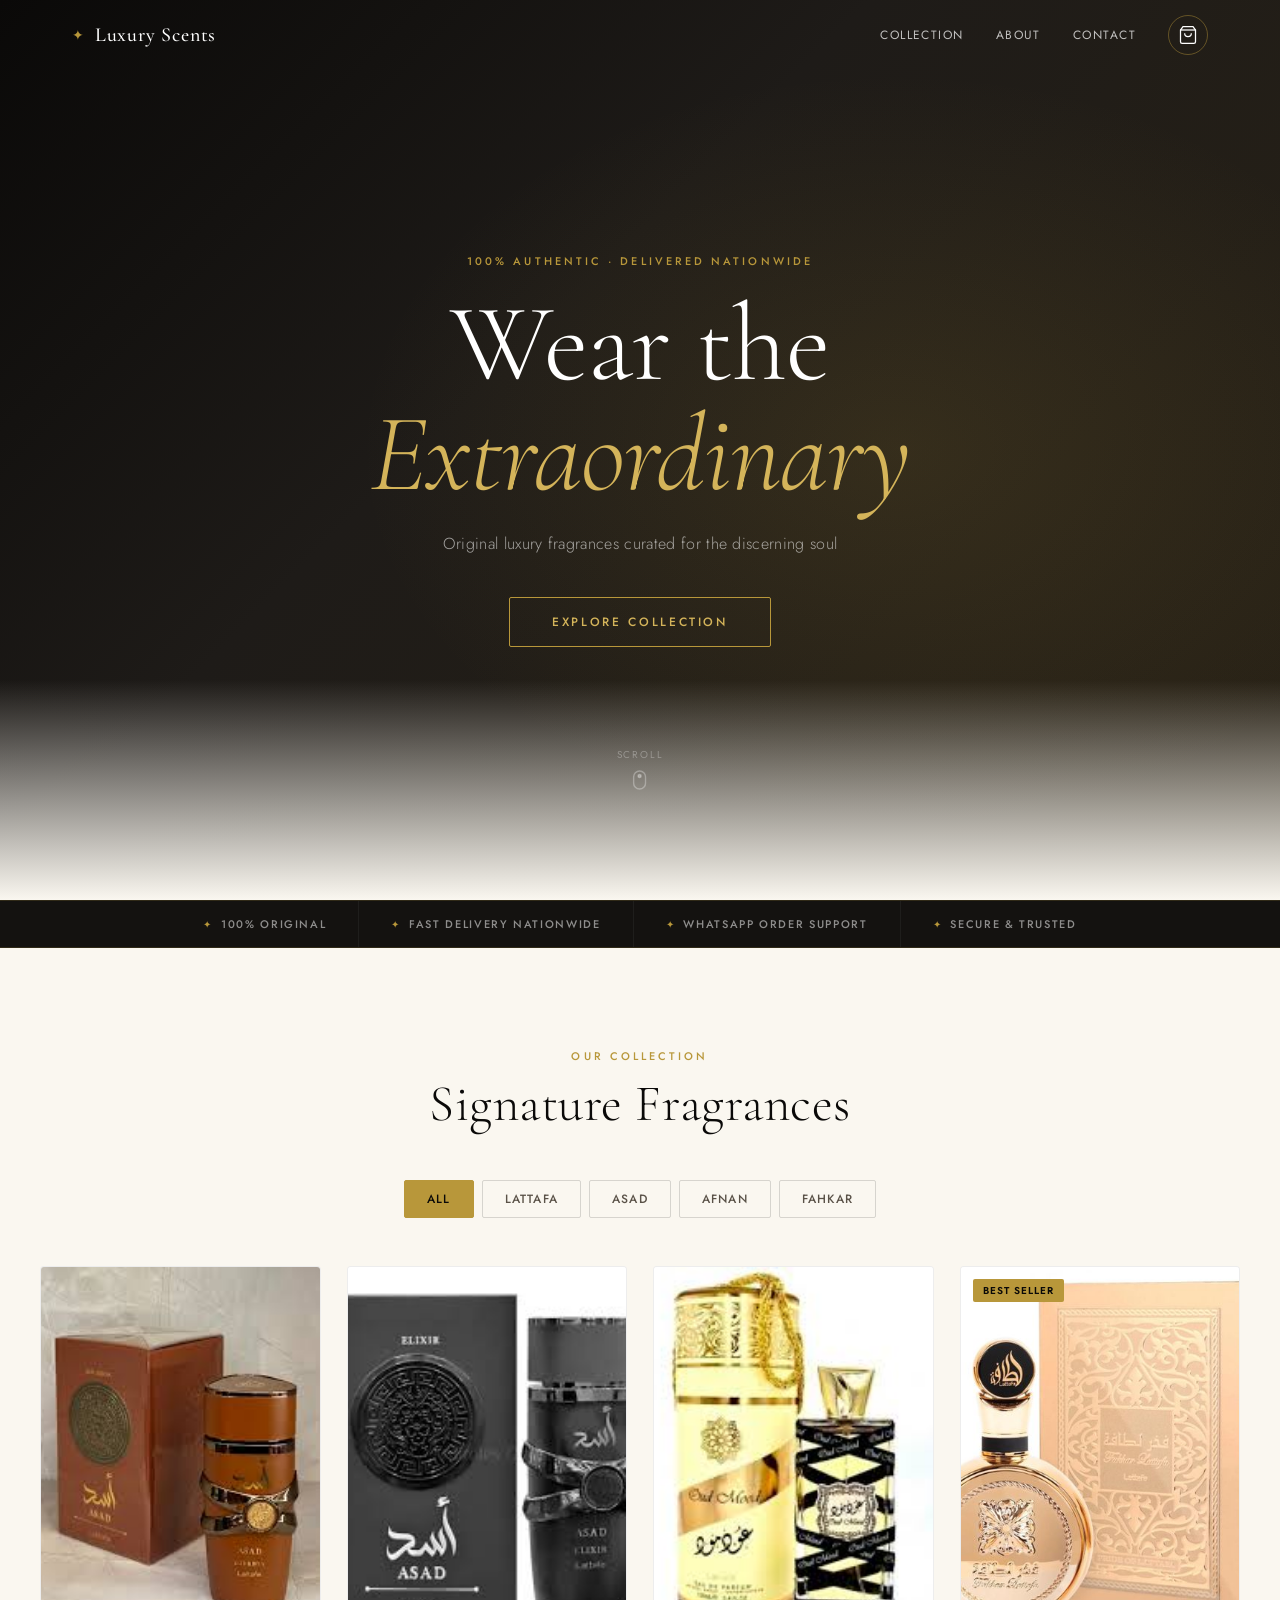
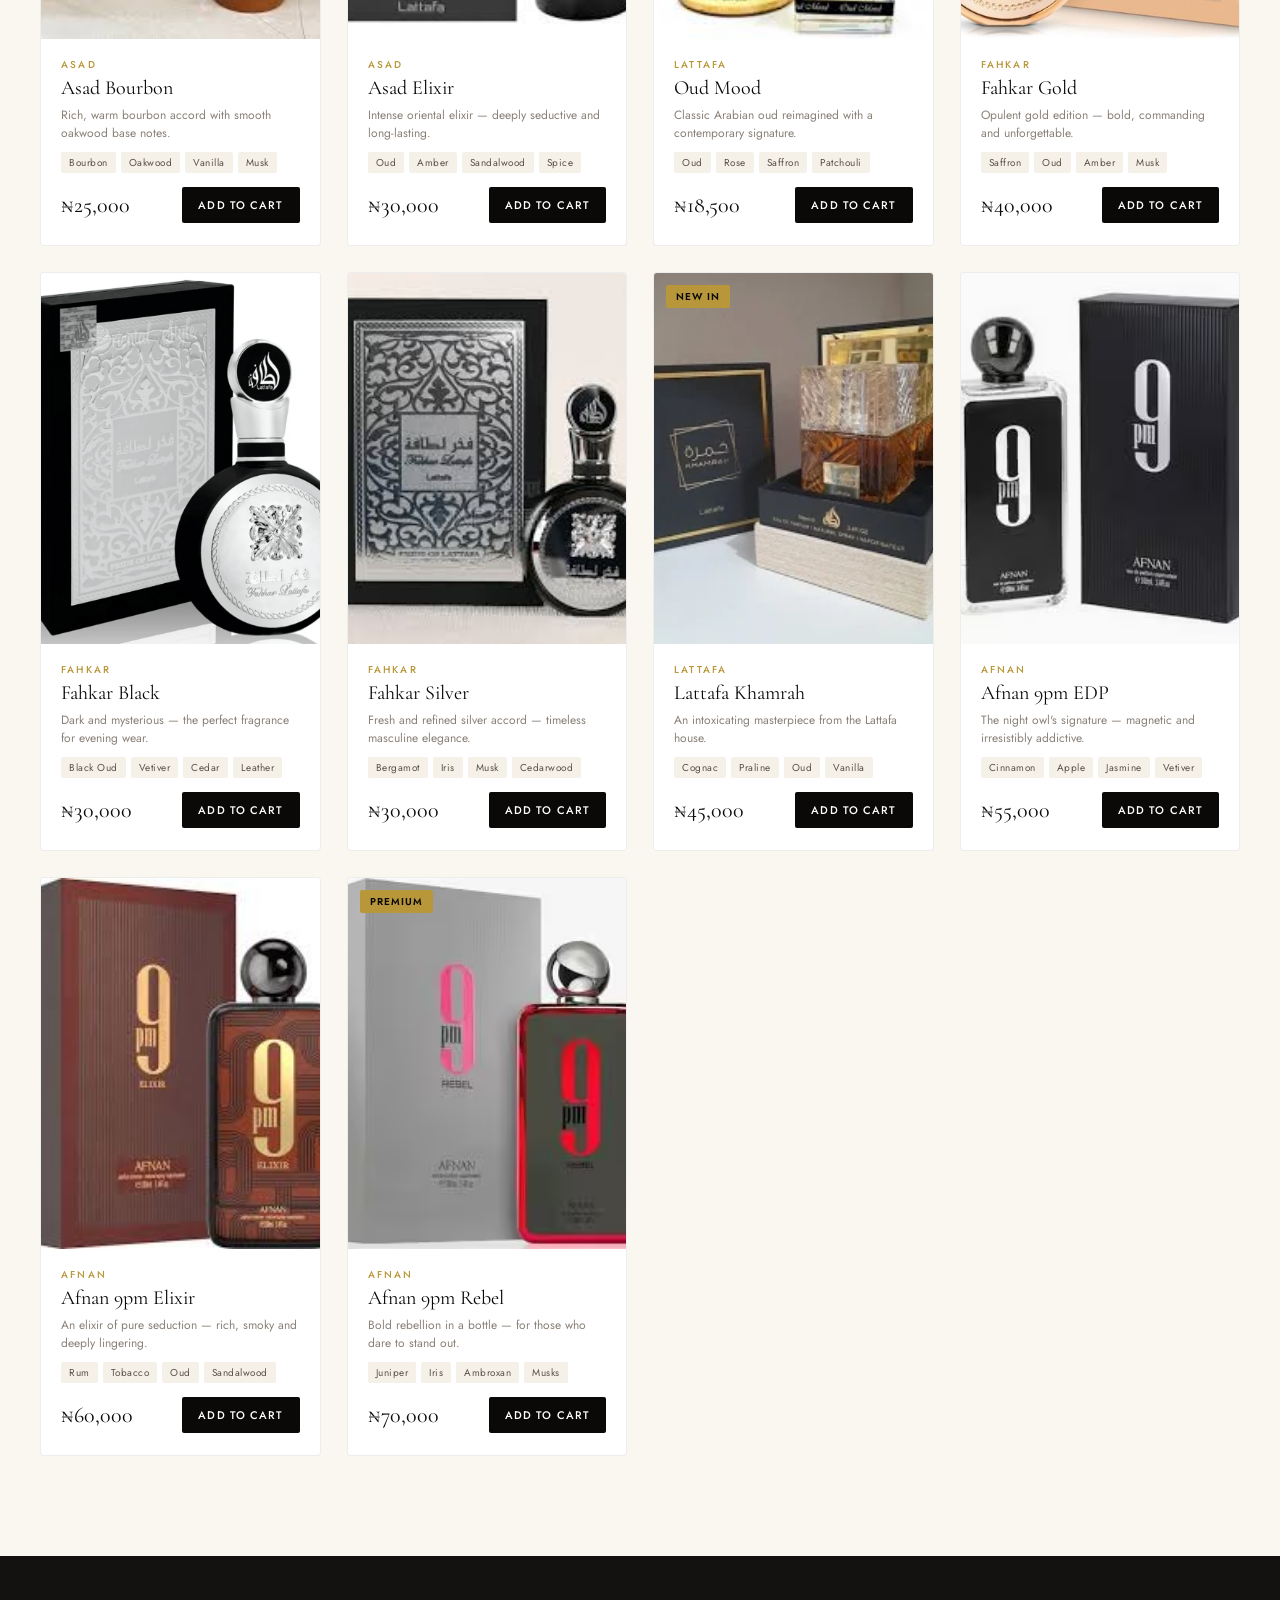
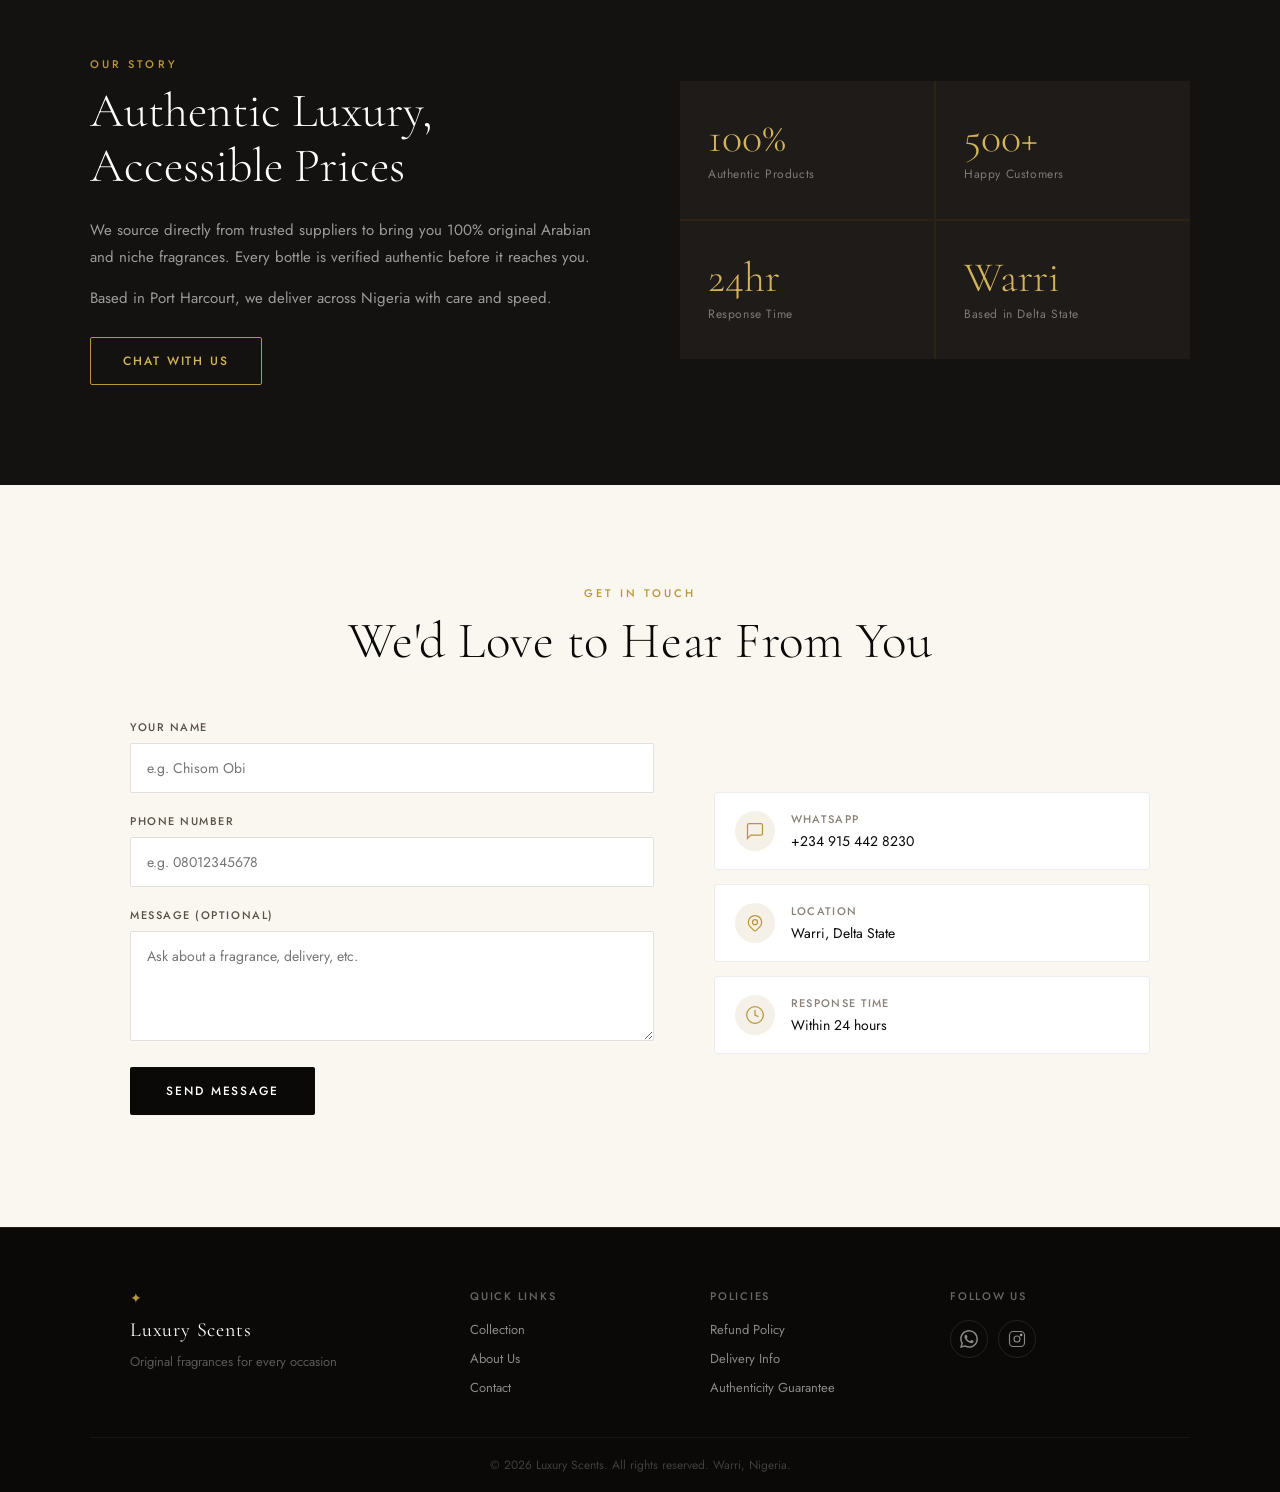
==== index.html @ 40d838be "first commit" ====
<!DOCTYPE html>
<html lang="en">
<head>
  <meta charset="UTF-8">
  <meta name="viewport" content="width=device-width, initial-scale=1.0">
  <title>Luxury Scents — Original Fragrances</title>
  <meta name="description" content="Shop 100% authentic luxury fragrances — Asad, Lattafa, Afnan, Fahkar and more. Fast delivery across Nigeria.">
  <meta property="og:title" content="Luxury Scents — Original Fragrances">
  <meta property="og:description" content="Shop authentic luxury fragrances at the best prices. Fast delivery across Nigeria.">
  <meta property="og:type" content="website">
  <link rel="preconnect" href="https://fonts.googleapis.com">
  <link rel="preconnect" href="https://fonts.gstatic.com" crossorigin>
  <link href="https://fonts.googleapis.com/css2?family=Cormorant+Garamond:ital,wght@0,300;0,400;0,500;0,600;1,300;1,400&family=Jost:wght@300;400;500;600&display=swap" rel="stylesheet">
  <link rel="stylesheet" href="style.css">
</head>
<body>

  <!-- ═══════════ NAVBAR ═══════════ -->
  <header class="navbar" id="navbar">
    <div class="nav-inner">
      <a href="#" class="logo">
        <span class="logo-mark">✦</span>
        <span>Luxury Scents</span>
      </a>
      <nav class="nav-links">
        <a href="#products">Collection</a>
        <a href="#about">About</a>
        <a href="#contact">Contact</a>
      </nav>
      <button class="cart-btn" onclick="toggleCart()" aria-label="Open cart">
        <svg width="20" height="20" fill="none" stroke="currentColor" stroke-width="1.5" viewBox="0 0 24 24">
          <path d="M6 2 3 6v14a2 2 0 0 0 2 2h14a2 2 0 0 0 2-2V6l-3-4z"/>
          <line x1="3" y1="6" x2="21" y2="6"/>
          <path d="M16 10a4 4 0 0 1-8 0"/>
        </svg>
        <span class="cart-count" id="cartCount">0</span>
      </button>
      <button class="hamburger" id="hamburger" onclick="toggleMobileNav()" aria-label="Menu">
        <span></span><span></span><span></span>
      </button>
    </div>
    <nav class="mobile-nav" id="mobileNav">
      <a href="#products" onclick="toggleMobileNav()">Collection</a>
      <a href="#about" onclick="toggleMobileNav()">About</a>
      <a href="#contact" onclick="toggleMobileNav()">Contact</a>
    </nav>
  </header>

  <!-- ═══════════ CART DRAWER ═══════════ -->
  <div class="cart-overlay" id="cartOverlay" onclick="toggleCart()"></div>
  <aside class="cart-drawer" id="cartDrawer" aria-label="Shopping cart">
    <div class="cart-header">
      <h2>Your Cart</h2>
      <button onclick="toggleCart()" class="close-btn" aria-label="Close cart">✕</button>
    </div>
    <div class="cart-items" id="cartItems">
      <div class="cart-empty">
        <p>Your cart is empty.</p>
        <p class="cart-empty-sub">Add a fragrance to begin.</p>
      </div>
    </div>
    <div class="cart-footer" id="cartFooter" style="display:none">
      <div class="cart-total-row">
        <span>Total</span>
        <span id="cartTotal">₦0</span>
      </div>
      <button class="checkout-btn" onclick="checkout()">
        <svg width="16" height="16" viewBox="0 0 24 24" fill="currentColor">
          <path d="M17.472 14.382c-.297-.149-1.758-.867-2.03-.967-.273-.099-.471-.148-.67.15-.197.297-.767.966-.94 1.164-.173.199-.347.223-.644.075-.297-.15-1.255-.463-2.39-1.475-.883-.788-1.48-1.761-1.653-2.059-.173-.297-.018-.458.13-.606.134-.133.298-.347.446-.52.149-.174.198-.298.298-.497.099-.198.05-.371-.025-.52-.075-.149-.669-1.612-.916-2.207-.242-.579-.487-.5-.669-.51a12.8 12.8 0 0 0-.57-.01c-.198 0-.52.074-.792.372-.272.297-1.04 1.016-1.04 2.479 0 1.462 1.065 2.875 1.213 3.074.149.198 2.096 3.2 5.077 4.487.709.306 1.262.489 1.694.625.712.227 1.36.195 1.871.118.571-.085 1.758-.719 2.006-1.413.248-.694.248-1.289.173-1.413-.074-.124-.272-.198-.57-.347m-5.421 7.403h-.004a9.87 9.87 0 0 1-5.031-1.378l-.361-.214-3.741.982.998-3.648-.235-.374a9.86 9.86 0 0 1-1.51-5.26c.001-5.45 4.436-9.884 9.888-9.884 2.64 0 5.122 1.03 6.988 2.898a9.825 9.825 0 0 1 2.893 6.994c-.003 5.45-4.437 9.884-9.885 9.884m8.413-18.297A11.815 11.815 0 0 0 12.05 0C5.495 0 .16 5.335.157 11.892c0 2.096.547 4.142 1.588 5.945L.057 24l6.305-1.654a11.882 11.882 0 0 0 5.683 1.448h.005c6.554 0 11.89-5.335 11.893-11.893a11.821 11.821 0 0 0-3.48-8.413z"/>
        </svg>
        Checkout via WhatsApp
      </button>
    </div>
  </aside>

  <!-- ═══════════ HERO ═══════════ -->
  <section class="hero" id="home">
    <div class="hero-bg"></div>
    <div class="hero-content">
      <p class="hero-eyebrow">100% Authentic · Delivered Nationwide</p>
      <h1 class="hero-title">Wear the<br><em>Extraordinary</em></h1>
      <p class="hero-sub">Original luxury fragrances curated for the discerning soul</p>
      <button class="hero-cta" onclick="scrollToProducts()">Explore Collection</button>
    </div>
    <div class="hero-scroll-hint">
      <span>Scroll</span>
      <svg width="14" height="20" viewBox="0 0 14 20" fill="none" stroke="currentColor" stroke-width="1.5">
        <rect x="1" y="1" width="12" height="18" rx="6"/>
        <circle cx="7" cy="6" r="1.5" fill="currentColor" class="scroll-dot"/>
      </svg>
    </div>
  </section>

  <!-- ═══════════ TRUST BAR ═══════════ -->
  <div class="trust-bar">
    <div class="trust-item"><span class="trust-icon">✦</span> 100% Original</div>
    <div class="trust-item"><span class="trust-icon">✦</span> Fast Delivery Nationwide</div>
    <div class="trust-item"><span class="trust-icon">✦</span> WhatsApp Order Support</div>
    <div class="trust-item"><span class="trust-icon">✦</span> Secure & Trusted</div>
  </div>

  <!-- ═══════════ PRODUCTS ═══════════ -->
  <section class="products-section" id="products">
    <div class="section-header">
      <p class="section-eyebrow">Our Collection</p>
      <h2 class="section-title">Signature Fragrances</h2>
    </div>
    <div class="filter-bar">
      <button class="filter-btn active" onclick="filterProducts('all', this)">All</button>
      <button class="filter-btn" onclick="filterProducts('lattafa', this)">Lattafa</button>
      <button class="filter-btn" onclick="filterProducts('asad', this)">Asad</button>
      <button class="filter-btn" onclick="filterProducts('afnan', this)">Afnan</button>
      <button class="filter-btn" onclick="filterProducts('fahkar', this)">Fahkar</button>
    </div>
    <div class="products-grid" id="productsGrid"></div>
  </section>

  <!-- ═══════════ ABOUT ═══════════ -->
  <section class="about-section" id="about">
    <div class="about-grid">
      <div class="about-text">
        <p class="section-eyebrow">Our Story</p>
        <h2 class="about-title">Authentic Luxury,<br>Accessible Prices</h2>
        <p class="about-body">We source directly from trusted suppliers to bring you 100% original Arabian and niche fragrances. Every bottle is verified authentic before it reaches you.</p>
        <p class="about-body">Based in Port Harcourt, we deliver across Nigeria with care and speed.</p>
        <a href="https://wa.me/2349154428230" target="_blank" class="about-cta">Chat With Us</a>
      </div>
      <div class="about-stats">
        <div class="stat"><span class="stat-num">100%</span><span class="stat-label">Authentic Products</span></div>
        <div class="stat"><span class="stat-num">500+</span><span class="stat-label">Happy Customers</span></div>
        <div class="stat"><span class="stat-num">24hr</span><span class="stat-label">Response Time</span></div>
        <div class="stat"><span class="stat-num">Warri</span><span class="stat-label">Based in Delta State</span></div>
      </div>
    </div>
  </section>

  <!-- ═══════════ CONTACT ═══════════ -->
  <section class="contact-section" id="contact">
    <div class="section-header">
      <p class="section-eyebrow">Get In Touch</p>
      <h2 class="section-title">We'd Love to Hear From You</h2>
    </div>
    <div class="contact-grid">
      <form class="contact-form" id="contactForm" onsubmit="handleContact(event)">
        <div class="form-group">
          <label for="cName">Your Name</label>
          <input type="text" id="cName" placeholder="e.g. Chisom Obi" required>
        </div>
        <div class="form-group">
          <label for="cPhone">Phone Number</label>
          <input type="tel" id="cPhone" placeholder="e.g. 08012345678" required>
        </div>
        <div class="form-group">
          <label for="cMessage">Message (optional)</label>
          <textarea id="cMessage" placeholder="Ask about a fragrance, delivery, etc." rows="4"></textarea>
        </div>
        <button type="submit" class="submit-btn">Send Message</button>
        <p class="form-feedback" id="formFeedback"></p>
      </form>
      <div class="contact-info">
        <div class="contact-card">
          <div class="contact-icon">
            <svg width="20" height="20" fill="none" stroke="currentColor" stroke-width="1.5" viewBox="0 0 24 24"><path d="M21 15a2 2 0 0 1-2 2H7l-4 4V5a2 2 0 0 1 2-2h14a2 2 0 0 1 2 2z"/></svg>
          </div>
          <div>
            <p class="contact-label">WhatsApp</p>
            <a href="https://wa.me/2349154428230" target="_blank" class="contact-value">+234 915 442 8230</a>
          </div>
        </div>
        <div class="contact-card">
          <div class="contact-icon">
            <svg width="20" height="20" fill="none" stroke="currentColor" stroke-width="1.5" viewBox="0 0 24 24"><path d="M17.657 16.657L13.414 20.9a1.998 1.998 0 0 1-2.827 0l-4.244-4.243a8 8 0 1 1 11.314 0z"/><path d="M15 11a3 3 0 1 1-6 0 3 3 0 0 1 6 0z"/></svg>
          </div>
          <div>
            <p class="contact-label">Location</p>
            <p class="contact-value">Warri, Delta State</p>
          </div>
        </div>
        <div class="contact-card">
          <div class="contact-icon">
            <svg width="20" height="20" fill="none" stroke="currentColor" stroke-width="1.5" viewBox="0 0 24 24"><circle cx="12" cy="12" r="10"/><polyline points="12 6 12 12 16 14"/></svg>
          </div>
          <div>
            <p class="contact-label">Response Time</p>
            <p class="contact-value">Within 24 hours</p>
          </div>
        </div>
      </div>
    </div>
  </section>

  <!-- ═══════════ FOOTER ═══════════ -->
  <footer class="footer">
    <div class="footer-inner">
      <div class="footer-brand">
        <span class="logo-mark">✦</span>
        <span class="footer-name">Luxury Scents</span>
        <p class="footer-tagline">Original fragrances for every occasion</p>
      </div>
      <div class="footer-links">
        <p class="footer-col-title">Quick Links</p>
        <a href="#products">Collection</a>
        <a href="#about">About Us</a>
        <a href="#contact">Contact</a>
      </div>
      <div class="footer-links">
        <p class="footer-col-title">Policies</p>
        <a href="#">Refund Policy</a>
        <a href="#">Delivery Info</a>
        <a href="#">Authenticity Guarantee</a>
      </div>
      <div class="footer-social">
        <p class="footer-col-title">Follow Us</p>
        <div class="social-row">
          <a href="https://wa.me/2349154428230" target="_blank" class="social-btn" title="WhatsApp">
            <svg width="18" height="18" viewBox="0 0 24 24" fill="currentColor"><path d="M17.472 14.382c-.297-.149-1.758-.867-2.03-.967-.273-.099-.471-.148-.67.15-.197.297-.767.966-.94 1.164-.173.199-.347.223-.644.075-.297-.15-1.255-.463-2.39-1.475-.883-.788-1.48-1.761-1.653-2.059-.173-.297-.018-.458.13-.606.134-.133.298-.347.446-.52.149-.174.198-.298.298-.497.099-.198.05-.371-.025-.52-.075-.149-.669-1.612-.916-2.207-.242-.579-.487-.5-.669-.51a12.8 12.8 0 0 0-.57-.01c-.198 0-.52.074-.792.372-.272.297-1.04 1.016-1.04 2.479 0 1.462 1.065 2.875 1.213 3.074.149.198 2.096 3.2 5.077 4.487.709.306 1.262.489 1.694.625.712.227 1.36.195 1.871.118.571-.085 1.758-.719 2.006-1.413.248-.694.248-1.289.173-1.413-.074-.124-.272-.198-.57-.347m-5.421 7.403h-.004a9.87 9.87 0 0 1-5.031-1.378l-.361-.214-3.741.982.998-3.648-.235-.374a9.86 9.86 0 0 1-1.51-5.26c.001-5.45 4.436-9.884 9.888-9.884 2.64 0 5.122 1.03 6.988 2.898a9.825 9.825 0 0 1 2.893 6.994c-.003 5.45-4.437 9.884-9.885 9.884m8.413-18.297A11.815 11.815 0 0 0 12.05 0C5.495 0 .16 5.335.157 11.892c0 2.096.547 4.142 1.588 5.945L.057 24l6.305-1.654a11.882 11.882 0 0 0 5.683 1.448h.005c6.554 0 11.89-5.335 11.893-11.893a11.821 11.821 0 0 0-3.48-8.413z"/></svg>
          </a>
          <a href="#" class="social-btn" title="Instagram">
            <svg width="18" height="18" viewBox="0 0 24 24" fill="none" stroke="currentColor" stroke-width="1.5"><rect x="2" y="2" width="20" height="20" rx="5"/><circle cx="12" cy="12" r="4"/><circle cx="17.5" cy="6.5" r="1" fill="currentColor"/></svg>
          </a>
        </div>
      </div>
    </div>
    <div class="footer-bottom">
      <p>&copy; 2026 Luxury Scents. All rights reserved. Warri, Nigeria.</p>
    </div>
  </footer>

  <!-- ═══════════ PRODUCT DETAIL MODAL ═══════════ -->
  <div class="modal-overlay" id="modalOverlay" onclick="closeProductModal()"></div>
  <div class="product-modal" id="productModal" role="dialog" aria-modal="true" aria-label="Product details">
    <button class="modal-close" onclick="closeProductModal()" aria-label="Close">✕</button>
    <div class="modal-inner">

      <!-- Gallery -->
      <div class="modal-gallery">
        <div class="modal-main-img-wrap">
          <img id="modalMainImg" src="" alt="Product image">
          <span class="modal-img-count" id="modalImgCount">1 / 3</span>
          <button class="modal-nav modal-prev" id="modalPrev" onclick="modalNavImg(-1)" aria-label="Previous photo">
            <svg width="18" height="18" fill="none" stroke="currentColor" stroke-width="2" viewBox="0 0 24 24"><polyline points="15 18 9 12 15 6"/></svg>
          </button>
          <button class="modal-nav modal-next" id="modalNext" onclick="modalNavImg(1)" aria-label="Next photo">
            <svg width="18" height="18" fill="none" stroke="currentColor" stroke-width="2" viewBox="0 0 24 24"><polyline points="9 18 15 12 9 6"/></svg>
          </button>
        </div>
        <div class="modal-thumbs" id="modalThumbs"></div>
      </div>

      <!-- Details -->
      <div class="modal-details">
        <div class="modal-details-top">
          <p class="modal-brand" id="modalProductBrand"></p>
          <span class="product-badge" id="modalBadge" style="display:none"></span>
        </div>
        <h2 class="modal-name" id="modalProductName"></h2>
        <p class="modal-price" id="modalProductPrice"></p>
        <p class="modal-desc" id="modalProductDesc"></p>
        <div class="modal-note-tags" id="modalNoteTags"></div>
        <div class="modal-divider"></div>
        <div class="modal-actions">
          <button class="checkout-btn" id="modalCartBtn">Add to Cart</button>
          <a class="modal-wa-btn" id="modalWaBtn" href="#" target="_blank">
            <svg width="16" height="16" viewBox="0 0 24 24" fill="currentColor"><path d="M17.472 14.382c-.297-.149-1.758-.867-2.03-.967-.273-.099-.471-.148-.67.15-.197.297-.767.966-.94 1.164-.173.199-.347.223-.644.075-.297-.15-1.255-.463-2.39-1.475-.883-.788-1.48-1.761-1.653-2.059-.173-.297-.018-.458.13-.606.134-.133.298-.347.446-.52.149-.174.198-.298.298-.497.099-.198.05-.371-.025-.52-.075-.149-.669-1.612-.916-2.207-.242-.579-.487-.5-.669-.51a12.8 12.8 0 0 0-.57-.01c-.198 0-.52.074-.792.372-.272.297-1.04 1.016-1.04 2.479 0 1.462 1.065 2.875 1.213 3.074.149.198 2.096 3.2 5.077 4.487.709.306 1.262.489 1.694.625.712.227 1.36.195 1.871.118.571-.085 1.758-.719 2.006-1.413.248-.694.248-1.289.173-1.413-.074-.124-.272-.198-.57-.347m-5.421 7.403h-.004a9.87 9.87 0 0 1-5.031-1.378l-.361-.214-3.741.982.998-3.648-.235-.374a9.86 9.86 0 0 1-1.51-5.26c.001-5.45 4.436-9.884 9.888-9.884 2.64 0 5.122 1.03 6.988 2.898a9.825 9.825 0 0 1 2.893 6.994c-.003 5.45-4.437 9.884-9.885 9.884m8.413-18.297A11.815 11.815 0 0 0 12.05 0C5.495 0 .16 5.335.157 11.892c0 2.096.547 4.142 1.588 5.945L.057 24l6.305-1.654a11.882 11.882 0 0 0 5.683 1.448h.005c6.554 0 11.89-5.335 11.893-11.893a11.821 11.821 0 0 0-3.48-8.413z"/></svg>
            Enquire on WhatsApp
          </a>
        </div>
        <div class="modal-trust">
          <span>✦ 100% Authentic</span>
          <span>✦ Fast Delivery</span>
          <span>✦ Secure Order</span>
        </div>
      </div>
    </div>
  </div>

  <script src="index.js"></script>
</body>
</html>
---- style.css ----
/* ============================================================
   LUXURY SCENTS — Main Stylesheet
   Shared across index.html and admin.html
   Aesthetic: Dark luxury, editorial gold
   Fonts: Cormorant Garamond (serif) + Jost (sans)
   ============================================================ */

/* ── TOKENS ─────────────────────────────────────────────── */
:root {
  --gold:        #b8973a;
  --gold-light:  #d4b45a;
  --gold-pale:   #f0e4b8;
  --black:       #0a0908;
  --dark:        #141210;
  --dark2:       #1e1b18;
  --dark3:       #2a2620;
  --mid:         #5a5248;
  --warm-gray:   #8a8178;
  --light:       #f5f0e8;
  --cream:       #faf7f0;
  --white:       #ffffff;
  --success:     #2d6a3f;
  --danger:      #c0392b;

  --serif: 'Cormorant Garamond', Georgia, serif;
  --sans:  'Jost', sans-serif;

  --ease: cubic-bezier(0.4, 0, 0.2, 1);
  --transition: 0.32s var(--ease);
  --shadow-sm: 0 4px 20px rgba(0,0,0,0.10);
  --shadow:    0 8px 40px rgba(0,0,0,0.18);
  --shadow-lg: 0 20px 60px rgba(0,0,0,0.30);
}

/* ── RESET ───────────────────────────────────────────────── */
*, *::before, *::after { box-sizing: border-box; margin: 0; padding: 0; }
html { scroll-behavior: smooth; }
body {
  font-family: var(--sans);
  background: var(--cream);
  color: var(--black);
  overflow-x: hidden;
  -webkit-font-smoothing: antialiased;
}
a  { text-decoration: none; color: inherit; }
button { cursor: pointer; font-family: var(--sans); border: none; background: none; }
input, textarea, select { font-family: var(--sans); }

/* ── LOGO MARK ───────────────────────────────────────────── */
.logo-mark { color: var(--gold); font-size: 14px; }

/* ══════════════════════════════════════════════════════════
   STOREFRONT STYLES  (index.html)
══════════════════════════════════════════════════════════ */

/* ── NAVBAR ──────────────────────────────────────────────── */
.navbar {
  position: fixed;
  top: 0; left: 0; right: 0;
  z-index: 100;
  background: transparent;
  transition: background var(--transition), box-shadow var(--transition);
}
.navbar.scrolled {
  background: rgba(10,9,8,0.96);
  box-shadow: 0 1px 0 rgba(184,151,58,0.2);
  backdrop-filter: blur(14px);
}
.nav-inner {
  max-width: 1200px;
  margin: 0 auto;
  padding: 0 32px;
  height: 70px;
  display: flex;
  align-items: center;
  gap: 28px;
}
.logo {
  display: flex;
  align-items: center;
  gap: 10px;
  font-family: var(--serif);
  font-size: 20px;
  font-weight: 500;
  color: var(--white);
  letter-spacing: 0.04em;
  white-space: nowrap;
  flex-shrink: 0;
}
.nav-links {
  display: flex;
  gap: 32px;
  margin-left: auto;
}
.nav-links a {
  font-size: 12px;
  font-weight: 400;
  letter-spacing: 0.12em;
  text-transform: uppercase;
  color: rgba(255,255,255,0.72);
  transition: color var(--transition);
}
.nav-links a:hover { color: var(--gold-light); }

/* Cart button */
.cart-btn {
  border: 1px solid rgba(184,151,58,0.45);
  color: var(--white);
  width: 40px; height: 40px;
  border-radius: 50%;
  display: flex;
  align-items: center;
  justify-content: center;
  position: relative;
  transition: border-color var(--transition), background var(--transition);
  margin-left: 4px;
  flex-shrink: 0;
}
.cart-btn:hover { border-color: var(--gold); background: rgba(184,151,58,0.1); }
.cart-count {
  position: absolute;
  top: -5px; right: -5px;
  background: var(--gold);
  color: var(--black);
  width: 18px; height: 18px;
  border-radius: 50%;
  font-size: 10px;
  font-weight: 600;
  display: flex;
  align-items: center;
  justify-content: center;
  opacity: 0;
  transform: scale(0);
  transition: opacity var(--transition), transform var(--transition);
}
.cart-count.visible { opacity: 1; transform: scale(1); }

/* Hamburger */
.hamburger {
  display: none;
  flex-direction: column;
  gap: 5px;
  padding: 4px;
  margin-left: 4px;
  flex-shrink: 0;
}
.hamburger span {
  display: block;
  width: 22px; height: 1.5px;
  background: var(--white);
  transition: var(--transition);
}
.hamburger.open span:nth-child(1) { transform: rotate(45deg) translate(4.5px, 4.5px); }
.hamburger.open span:nth-child(2) { opacity: 0; }
.hamburger.open span:nth-child(3) { transform: rotate(-45deg) translate(4.5px, -4.5px); }

/* Mobile nav */
.mobile-nav {
  display: none;
  flex-direction: column;
  background: rgba(10,9,8,0.98);
  padding: 12px 32px 24px;
  border-top: 1px solid rgba(184,151,58,0.12);
}
.mobile-nav.open { display: flex; }
.mobile-nav a {
  font-size: 13px;
  letter-spacing: 0.1em;
  text-transform: uppercase;
  color: rgba(255,255,255,0.78);
  padding: 13px 0;
  border-bottom: 1px solid rgba(255,255,255,0.05);
  transition: color var(--transition);
}
.mobile-nav a:hover { color: var(--gold-light); }

/* ── CART DRAWER ─────────────────────────────────────────── */
.cart-overlay {
  position: fixed; inset: 0;
  background: rgba(0,0,0,0.6);
  z-index: 200;
  opacity: 0;
  pointer-events: none;
  transition: opacity var(--transition);
  backdrop-filter: blur(4px);
}
.cart-overlay.open { opacity: 1; pointer-events: all; }

.cart-drawer {
  position: fixed;
  top: 0; right: 0;
  width: 400px;
  max-width: 100vw;
  height: 100vh;
  background: var(--dark);
  z-index: 201;
  transform: translateX(100%);
  transition: transform var(--transition);
  display: flex;
  flex-direction: column;
  border-left: 1px solid rgba(184,151,58,0.15);
}
.cart-drawer.open { transform: translateX(0); }

.cart-header {
  display: flex;
  justify-content: space-between;
  align-items: center;
  padding: 26px 28px 20px;
  border-bottom: 1px solid rgba(255,255,255,0.06);
  flex-shrink: 0;
}
.cart-header h2 {
  font-family: var(--serif);
  font-size: 22px;
  font-weight: 400;
  color: var(--white);
  letter-spacing: 0.04em;
}
.close-btn {
  color: var(--warm-gray);
  font-size: 18px;
  line-height: 1;
  padding: 4px 8px;
  border-radius: 4px;
  transition: color var(--transition);
}
.close-btn:hover { color: var(--white); }

.cart-items {
  flex: 1;
  overflow-y: auto;
  padding: 16px 28px;
}
.cart-empty { text-align: center; padding: 60px 20px; }
.cart-empty p { color: var(--warm-gray); font-size: 14px; margin-bottom: 4px; }
.cart-empty-sub { font-size: 13px; opacity: 0.6; }

.cart-item {
  display: flex;
  align-items: center;
  gap: 14px;
  padding: 14px 0;
  border-bottom: 1px solid rgba(255,255,255,0.06);
  animation: slideIn 0.22s ease;
}
@keyframes slideIn {
  from { opacity: 0; transform: translateX(16px); }
  to   { opacity: 1; transform: translateX(0); }
}
.cart-item-thumb {
  width: 52px; height: 52px;
  border-radius: 6px;
  object-fit: cover;
  background: var(--dark3);
  flex-shrink: 0;
}
.cart-item-thumb-placeholder {
  width: 52px; height: 52px;
  border-radius: 6px;
  background: var(--dark3);
  flex-shrink: 0;
  display: flex;
  align-items: center;
  justify-content: center;
  font-size: 22px;
}
.cart-item-info { flex: 1; min-width: 0; }
.cart-item-name {
  font-size: 13px;
  font-weight: 500;
  color: var(--white);
  margin-bottom: 3px;
  white-space: nowrap;
  overflow: hidden;
  text-overflow: ellipsis;
}
.cart-item-price { font-size: 12px; color: var(--gold); }
.cart-remove {
  color: var(--mid);
  font-size: 14px;
  padding: 4px 8px;
  border-radius: 4px;
  transition: color var(--transition);
  flex-shrink: 0;
}
.cart-remove:hover { color: #e05c5c; }

.cart-footer {
  padding: 20px 28px 32px;
  border-top: 1px solid rgba(255,255,255,0.06);
  flex-shrink: 0;
}
.cart-total-row {
  display: flex;
  justify-content: space-between;
  align-items: center;
  margin-bottom: 16px;
  font-size: 13px;
  color: rgba(255,255,255,0.65);
}
#cartTotal { font-size: 20px; font-weight: 600; color: var(--gold-light); }

/* Shared checkout/primary button */
.checkout-btn {
  width: 100%;
  padding: 15px 20px;
  background: var(--gold);
  color: var(--black);
  font-size: 12px;
  font-weight: 600;
  letter-spacing: 0.12em;
  text-transform: uppercase;
  border-radius: 3px;
  display: flex;
  align-items: center;
  justify-content: center;
  gap: 10px;
  transition: background var(--transition), transform var(--transition);
}
.checkout-btn:hover  { background: var(--gold-light); transform: translateY(-1px); }
.checkout-btn:active { transform: translateY(0); }
.checkout-btn.added  { background: var(--success); color: var(--white); }

/* ── HERO ────────────────────────────────────────────────── */
.hero {
  min-height: 100vh;
  position: relative;
  display: flex;
  align-items: center;
  justify-content: center;
  overflow: hidden;
}
.hero-bg {
  position: absolute; inset: 0;
  background: linear-gradient(135deg, #0a0908 0%, #1e1b18 40%, #2a2316 100%);
}
.hero-bg::before {
  content: '';
  position: absolute; inset: 0;
  background: radial-gradient(ellipse 60% 60% at 70% 50%, rgba(184,151,58,0.13) 0%, transparent 70%);
}
.hero-bg::after {
  content: '';
  position: absolute;
  bottom: 0; left: 0; right: 0;
  height: 220px;
  background: linear-gradient(to top, var(--cream), transparent);
}
.hero-content {
  position: relative;
  z-index: 2;
  text-align: center;
  max-width: 720px;
  padding: 0 24px;
  animation: heroReveal 1.1s ease both;
}
@keyframes heroReveal {
  from { opacity: 0; transform: translateY(28px); }
  to   { opacity: 1; transform: translateY(0); }
}
.hero-eyebrow {
  font-size: 11px;
  font-weight: 500;
  letter-spacing: 0.28em;
  text-transform: uppercase;
  color: var(--gold);
  margin-bottom: 20px;
  opacity: 0;
  animation: heroReveal 1s 0.2s ease both;
}
.hero-title {
  font-family: var(--serif);
  font-size: clamp(62px, 10vw, 110px);
  font-weight: 300;
  line-height: 1.0;
  color: var(--white);
  letter-spacing: -0.01em;
  margin-bottom: 22px;
  opacity: 0;
  animation: heroReveal 1s 0.4s ease both;
}
.hero-title em { font-style: italic; color: var(--gold-light); }
.hero-sub {
  font-size: 16px;
  font-weight: 300;
  color: rgba(255,255,255,0.58);
  margin-bottom: 40px;
  line-height: 1.65;
  letter-spacing: 0.02em;
  opacity: 0;
  animation: heroReveal 1s 0.6s ease both;
}
.hero-cta {
  display: inline-flex;
  align-items: center;
  gap: 10px;
  padding: 15px 42px;
  background: transparent;
  border: 1px solid var(--gold);
  color: var(--gold-light);
  font-size: 12px;
  font-weight: 500;
  letter-spacing: 0.22em;
  text-transform: uppercase;
  border-radius: 2px;
  transition: background var(--transition), color var(--transition), transform var(--transition);
  opacity: 0;
  animation: heroReveal 1s 0.8s ease both;
}
.hero-cta:hover { background: var(--gold); color: var(--black); transform: translateY(-2px); }

.hero-scroll-hint {
  position: absolute;
  bottom: 110px;
  left: 50%;
  transform: translateX(-50%);
  display: flex;
  flex-direction: column;
  align-items: center;
  gap: 8px;
  color: rgba(255,255,255,0.3);
  font-size: 10px;
  letter-spacing: 0.18em;
  text-transform: uppercase;
  z-index: 2;
  animation: scrollBounce 2s 2s ease-in-out infinite;
}
@keyframes scrollBounce {
  0%,100% { transform: translateX(-50%) translateY(0); }
  50%      { transform: translateX(-50%) translateY(7px); }
}
.scroll-dot { animation: scrollBounce 2.2s 1s ease-in-out infinite; }

/* ── TRUST BAR ───────────────────────────────────────────── */
.trust-bar {
  background: var(--dark);
  border-top: 1px solid rgba(184,151,58,0.18);
  border-bottom: 1px solid rgba(184,151,58,0.18);
  display: flex;
  justify-content: center;
  flex-wrap: wrap;
}
.trust-item {
  font-size: 11px;
  font-weight: 500;
  letter-spacing: 0.15em;
  text-transform: uppercase;
  color: rgba(255,255,255,0.52);
  padding: 15px 32px;
  display: flex;
  align-items: center;
  gap: 8px;
  border-right: 1px solid rgba(255,255,255,0.05);
}
.trust-item:last-child { border-right: none; }
.trust-icon { color: var(--gold); font-size: 10px; }

/* ── PRODUCTS ────────────────────────────────────────────── */
.products-section {
  padding: 100px 40px;
  max-width: 1280px;
  margin: 0 auto;
}
.section-header { text-align: center; margin-bottom: 48px; }
.section-eyebrow {
  font-size: 11px;
  font-weight: 500;
  letter-spacing: 0.28em;
  text-transform: uppercase;
  color: var(--gold);
  margin-bottom: 12px;
}
.section-title {
  font-family: var(--serif);
  font-size: clamp(30px, 4vw, 52px);
  font-weight: 300;
  color: var(--black);
  letter-spacing: 0.01em;
  line-height: 1.1;
}

/* Filter bar */
.filter-bar {
  display: flex;
  justify-content: center;
  gap: 8px;
  flex-wrap: wrap;
  margin-bottom: 48px;
}
.filter-btn {
  padding: 9px 22px;
  font-size: 12px;
  font-weight: 500;
  letter-spacing: 0.1em;
  text-transform: uppercase;
  background: transparent;
  border: 1px solid rgba(0,0,0,0.14);
  color: var(--mid);
  border-radius: 2px;
  transition: all var(--transition);
}
.filter-btn:hover  { border-color: var(--gold); color: var(--gold); }
.filter-btn.active { background: var(--gold); border-color: var(--gold); color: var(--black); }

/* Product grid */
.products-grid {
  display: grid;
  grid-template-columns: repeat(auto-fill, minmax(250px, 1fr));
  gap: 26px;
}

/* Product card */
.product-card {
  background: var(--white);
  border: 1px solid rgba(0,0,0,0.07);
  border-radius: 4px;
  overflow: hidden;
  transition: transform var(--transition), box-shadow var(--transition);
}
.product-card:hover {
  transform: translateY(-5px);
  box-shadow: var(--shadow);
}

/* Card image */
.product-img-wrap {
  position: relative;
  overflow: hidden;
  aspect-ratio: 3/4;
  background: var(--light);
  cursor: pointer;
}
.product-img-wrap img {
  width: 100%; height: 100%;
  object-fit: cover;
  transition: transform 0.55s ease;
  display: block;
}
.product-card:hover .product-img-wrap img { transform: scale(1.05); }

/* "View Photos" hover overlay */
.view-overlay {
  position: absolute; inset: 0;
  background: rgba(10,9,8,0);
  display: flex;
  align-items: center;
  justify-content: center;
  transition: background var(--transition);
}
.view-overlay span {
  font-size: 11px;
  font-weight: 500;
  letter-spacing: 0.14em;
  text-transform: uppercase;
  color: var(--white);
  background: rgba(10,9,8,0.65);
  padding: 9px 20px;
  border: 1px solid rgba(255,255,255,0.28);
  border-radius: 2px;
  opacity: 0;
  transform: translateY(8px);
  transition: opacity var(--transition), transform var(--transition);
  backdrop-filter: blur(3px);
}
.product-img-wrap:hover .view-overlay           { background: rgba(10,9,8,0.22); }
.product-img-wrap:hover .view-overlay span      { opacity: 1; transform: translateY(0); }

/* Card badge */
.product-badge {
  position: absolute;
  top: 12px; left: 12px;
  font-size: 10px;
  font-weight: 600;
  letter-spacing: 0.1em;
  text-transform: uppercase;
  padding: 4px 10px;
  background: var(--gold);
  color: var(--black);
  border-radius: 2px;
  z-index: 1;
}

/* Card text */
.product-info { padding: 18px 20px 22px; }
.product-brand {
  font-size: 10px;
  font-weight: 500;
  letter-spacing: 0.22em;
  text-transform: uppercase;
  color: var(--gold);
  margin-bottom: 4px;
}
.product-name {
  font-family: var(--serif);
  font-size: 20px;
  font-weight: 400;
  color: var(--black);
  margin-bottom: 6px;
  line-height: 1.2;
  cursor: pointer;
}
.product-name:hover { color: var(--mid); }
.product-desc-short {
  font-size: 12px;
  color: var(--warm-gray);
  margin-bottom: 10px;
  line-height: 1.5;
}
.product-note-tags {
  display: flex;
  flex-wrap: wrap;
  gap: 5px;
  margin-bottom: 14px;
}
.note-tag {
  font-size: 10px;
  padding: 3px 8px;
  background: var(--light);
  color: var(--mid);
  border-radius: 2px;
  letter-spacing: 0.05em;
}
.product-footer {
  display: flex;
  align-items: center;
  justify-content: space-between;
  gap: 8px;
}
.product-price {
  font-family: var(--serif);
  font-size: 22px;
  font-weight: 400;
  color: var(--black);
  white-space: nowrap;
}
.add-to-cart-btn {
  padding: 10px 16px;
  background: var(--black);
  color: var(--white);
  font-size: 11px;
  font-weight: 500;
  letter-spacing: 0.1em;
  text-transform: uppercase;
  border-radius: 2px;
  transition: background var(--transition), color var(--transition), transform var(--transition);
  white-space: nowrap;
  flex-shrink: 0;
}
.add-to-cart-btn:hover  { background: var(--gold); color: var(--black); transform: translateY(-1px); }
.add-to-cart-btn.added  { background: var(--success); color: var(--white); }

/* ── PRODUCT MODAL ───────────────────────────────────────── */
.modal-overlay {
  position: fixed; inset: 0;
  background: rgba(0,0,0,0.72);
  z-index: 300;
  opacity: 0;
  pointer-events: none;
  transition: opacity 0.28s ease;
  backdrop-filter: blur(6px);
}
.modal-overlay.open { opacity: 1; pointer-events: all; }

.product-modal {
  position: fixed;
  top: 50%; left: 50%;
  transform: translate(-50%, -46%);
  width: min(960px, 94vw);
  max-height: 90vh;
  background: var(--white);
  border-radius: 6px;
  z-index: 301;
  opacity: 0;
  pointer-events: none;
  transition: opacity 0.28s ease, transform 0.28s ease;
  overflow: hidden;
  display: flex;
  flex-direction: column;
  box-shadow: var(--shadow-lg);
}
.product-modal.open {
  opacity: 1;
  pointer-events: all;
  transform: translate(-50%, -50%);
}

.modal-close {
  position: absolute;
  top: 14px; right: 16px;
  z-index: 10;
  background: var(--light);
  width: 34px; height: 34px;
  border-radius: 50%;
  font-size: 14px;
  color: var(--mid);
  display: flex;
  align-items: center;
  justify-content: center;
  transition: background var(--transition), color var(--transition);
}
.modal-close:hover { background: var(--dark); color: var(--white); }

.modal-inner {
  display: grid;
  grid-template-columns: 1fr 1fr;
  overflow-y: auto;
  max-height: 90vh;
}

/* Modal gallery (left) */
.modal-gallery {
  background: var(--light);
  padding: 28px;
  display: flex;
  flex-direction: column;
  gap: 14px;
  position: sticky;
  top: 0;
  align-self: start;
}
.modal-main-img-wrap {
  position: relative;
  aspect-ratio: 1;
  border-radius: 4px;
  overflow: hidden;
  background: var(--cream);
}
.modal-main-img-wrap img {
  width: 100%; height: 100%;
  object-fit: cover;
  transition: opacity 0.2s ease;
  display: block;
}
.modal-img-count {
  position: absolute;
  bottom: 10px; right: 10px;
  font-size: 11px;
  font-weight: 500;
  background: rgba(10,9,8,0.5);
  color: var(--white);
  padding: 3px 10px;
  border-radius: 20px;
  letter-spacing: 0.04em;
  backdrop-filter: blur(4px);
}
.modal-nav {
  position: absolute;
  top: 50%; transform: translateY(-50%);
  width: 36px; height: 36px;
  border-radius: 50%;
  background: rgba(255,255,255,0.88);
  display: flex;
  align-items: center;
  justify-content: center;
  color: var(--black);
  border: none;
  transition: background var(--transition), transform var(--transition);
  backdrop-filter: blur(4px);
}
.modal-nav:hover { background: var(--white); transform: translateY(-50%) scale(1.08); }
.modal-prev { left: 10px; }
.modal-next { right: 10px; }

/* Thumbnails */
.modal-thumbs {
  display: flex;
  gap: 8px;
  flex-wrap: wrap;
}
.modal-thumb {
  width: 64px; height: 64px;
  border-radius: 4px;
  overflow: hidden;
  border: 2px solid transparent;
  padding: 0;
  background: var(--cream);
  cursor: pointer;
  transition: border-color var(--transition), transform var(--transition);
  flex-shrink: 0;
}
.modal-thumb img {
  width: 100%; height: 100%;
  object-fit: cover;
  display: block;
}
.modal-thumb:hover  { border-color: var(--warm-gray); transform: scale(1.04); }
.modal-thumb.active { border-color: var(--gold); }

/* Modal details (right) */
.modal-details {
  padding: 36px 32px 40px;
  display: flex;
  flex-direction: column;
  gap: 14px;
  overflow-y: auto;
}
.modal-details-top {
  display: flex;
  align-items: center;
  gap: 10px;
  flex-wrap: wrap;
}
.modal-brand {
  font-size: 11px;
  font-weight: 500;
  letter-spacing: 0.22em;
  text-transform: uppercase;
  color: var(--gold);
}
.modal-name {
  font-family: var(--serif);
  font-size: 32px;
  font-weight: 400;
  color: var(--black);
  line-height: 1.1;
}
.modal-price {
  font-family: var(--serif);
  font-size: 28px;
  font-weight: 400;
  color: var(--black);
}
.modal-desc {
  font-size: 14px;
  color: var(--warm-gray);
  line-height: 1.75;
}
.modal-note-tags {
  display: flex;
  flex-wrap: wrap;
  gap: 6px;
}
.modal-divider {
  height: 1px;
  background: rgba(0,0,0,0.08);
  margin: 2px 0;
}
.modal-actions {
  display: flex;
  flex-direction: column;
  gap: 10px;
}
.modal-wa-btn {
  display: flex;
  align-items: center;
  justify-content: center;
  gap: 8px;
  padding: 14px;
  border: 1px solid rgba(0,0,0,0.13);
  color: var(--mid);
  font-size: 12px;
  font-weight: 500;
  letter-spacing: 0.1em;
  text-transform: uppercase;
  border-radius: 3px;
  transition: border-color var(--transition), color var(--transition), background var(--transition);
}
.modal-wa-btn:hover { border-color: #25d366; color: #25d366; background: rgba(37,211,102,0.05); }
.modal-trust {
  display: flex;
  gap: 14px;
  flex-wrap: wrap;
  padding-top: 4px;
}
.modal-trust span {
  font-size: 11px;
  color: var(--warm-gray);
  letter-spacing: 0.04em;
}

/* ── ABOUT ───────────────────────────────────────────────── */
.about-section {
  background: var(--dark);
  padding: 100px 40px;
}
.about-grid {
  max-width: 1100px;
  margin: 0 auto;
  display: grid;
  grid-template-columns: 1fr 1fr;
  gap: 80px;
  align-items: center;
}
.about-text .section-eyebrow { color: var(--gold); }
.about-title {
  font-family: var(--serif);
  font-size: clamp(30px, 4vw, 48px);
  font-weight: 300;
  color: var(--white);
  line-height: 1.15;
  margin-bottom: 22px;
}
.about-body {
  font-size: 15px;
  line-height: 1.82;
  color: rgba(255,255,255,0.58);
  margin-bottom: 14px;
}
.about-cta {
  display: inline-flex;
  align-items: center;
  margin-top: 10px;
  padding: 14px 32px;
  background: transparent;
  border: 1px solid var(--gold);
  color: var(--gold-light);
  font-size: 12px;
  font-weight: 500;
  letter-spacing: 0.16em;
  text-transform: uppercase;
  border-radius: 2px;
  transition: background var(--transition), color var(--transition);
}
.about-cta:hover { background: var(--gold); color: var(--black); }
.about-stats {
  display: grid;
  grid-template-columns: 1fr 1fr;
  gap: 2px;
  background: rgba(184,151,58,0.14);
}
.stat {
  background: var(--dark2);
  padding: 36px 28px;
  display: flex;
  flex-direction: column;
  gap: 6px;
}
.stat-num {
  font-family: var(--serif);
  font-size: 42px;
  font-weight: 300;
  color: var(--gold-light);
  line-height: 1;
}
.stat-label {
  font-size: 12px;
  color: rgba(255,255,255,0.42);
  letter-spacing: 0.05em;
}

/* ── CONTACT ─────────────────────────────────────────────── */
.contact-section {
  padding: 100px 40px;
  max-width: 1100px;
  margin: 0 auto;
}
.contact-grid {
  display: grid;
  grid-template-columns: 1.2fr 1fr;
  gap: 60px;
  margin-top: 50px;
}
.contact-form .form-group { margin-bottom: 20px; }
.contact-form label {
  display: block;
  font-size: 11px;
  font-weight: 500;
  letter-spacing: 0.14em;
  text-transform: uppercase;
  color: var(--mid);
  margin-bottom: 8px;
}
.contact-form input,
.contact-form textarea {
  width: 100%;
  padding: 14px 16px;
  border: 1px solid rgba(0,0,0,0.12);
  background: var(--white);
  font-size: 14px;
  color: var(--black);
  border-radius: 2px;
  outline: none;
  transition: border-color var(--transition);
}
.contact-form input:focus,
.contact-form textarea:focus { border-color: var(--gold); }
.contact-form textarea { resize: vertical; min-height: 100px; }
.submit-btn {
  padding: 15px 36px;
  background: var(--black);
  color: var(--white);
  font-size: 12px;
  font-weight: 500;
  letter-spacing: 0.16em;
  text-transform: uppercase;
  border-radius: 2px;
  transition: background var(--transition);
}
.submit-btn:hover { background: var(--gold); color: var(--black); }
.form-feedback { margin-top: 12px; font-size: 13px; }
.form-feedback.success { color: var(--success); }
.form-feedback.error   { color: var(--danger); }

.contact-info { display: flex; flex-direction: column; gap: 14px; justify-content: center; }
.contact-card {
  display: flex;
  align-items: flex-start;
  gap: 16px;
  padding: 18px 20px;
  background: var(--white);
  border: 1px solid rgba(0,0,0,0.07);
  border-radius: 4px;
  transition: border-color var(--transition);
}
.contact-card:hover { border-color: var(--gold); }
.contact-icon {
  width: 40px; height: 40px;
  background: var(--light);
  border-radius: 50%;
  display: flex;
  align-items: center;
  justify-content: center;
  flex-shrink: 0;
  color: var(--gold);
}
.contact-label {
  font-size: 11px;
  font-weight: 500;
  letter-spacing: 0.12em;
  text-transform: uppercase;
  color: var(--warm-gray);
  margin-bottom: 4px;
}
.contact-value { font-size: 14px; color: var(--black); display: block; }
a.contact-value:hover { color: var(--gold); }

/* ── FOOTER ──────────────────────────────────────────────── */
.footer {
  background: var(--black);
  border-top: 1px solid rgba(184,151,58,0.14);
}
.footer-inner {
  max-width: 1100px;
  margin: 0 auto;
  padding: 60px 40px 40px;
  display: grid;
  grid-template-columns: 1.5fr 1fr 1fr 1fr;
  gap: 40px;
}
.footer-brand { display: flex; flex-direction: column; gap: 6px; }
.footer-name {
  font-family: var(--serif);
  font-size: 20px;
  font-weight: 400;
  color: var(--white);
  letter-spacing: 0.04em;
  margin-top: 4px;
}
.footer-tagline { font-size: 13px; color: rgba(255,255,255,0.32); line-height: 1.55; margin-top: 4px; }
.footer-links { display: flex; flex-direction: column; gap: 10px; }
.footer-col-title {
  font-size: 11px;
  font-weight: 500;
  letter-spacing: 0.16em;
  text-transform: uppercase;
  color: rgba(255,255,255,0.38);
  margin-bottom: 6px;
}
.footer-links a {
  font-size: 13px;
  color: rgba(255,255,255,0.52);
  transition: color var(--transition);
}
.footer-links a:hover { color: var(--gold-light); }
.footer-social { display: flex; flex-direction: column; }
.social-row { display: flex; gap: 10px; margin-top: 10px; }
.social-btn {
  width: 38px; height: 38px;
  border: 1px solid rgba(255,255,255,0.1);
  border-radius: 50%;
  display: flex;
  align-items: center;
  justify-content: center;
  color: rgba(255,255,255,0.52);
  transition: border-color var(--transition), color var(--transition), background var(--transition);
}
.social-btn:hover { border-color: var(--gold); color: var(--gold); background: rgba(184,151,58,0.08); }
.footer-bottom {
  border-top: 1px solid rgba(255,255,255,0.05);
  padding: 18px 40px;
  text-align: center;
  max-width: 1100px;
  margin: 0 auto;
}
.footer-bottom p { font-size: 12px; color: rgba(255,255,255,0.22); }

/* ══════════════════════════════════════════════════════════
   RESPONSIVE
══════════════════════════════════════════════════════════ */
@media (max-width: 900px) {
  .about-grid      { grid-template-columns: 1fr; gap: 50px; }
  .contact-grid    { grid-template-columns: 1fr; }
  .footer-inner    { grid-template-columns: 1fr 1fr; }
  .modal-inner     { grid-template-columns: 1fr; }
  .modal-gallery   { position: static; padding: 20px 20px 0; }
  .modal-details   { padding: 24px 20px 32px; }
  .modal-name      { font-size: 26px; }
  .modal-thumbs .modal-thumb { width: 54px; height: 54px; }
}

@media (max-width: 680px) {
  .nav-links       { display: none; }
  .hamburger       { display: flex; }
  .nav-inner       { padding: 0 20px; }
  .products-section { padding: 70px 20px; }
  .about-section   { padding: 70px 20px; }
  .contact-section { padding: 70px 20px; }
  .footer-inner    { grid-template-columns: 1fr; padding: 40px 24px 24px; gap: 28px; }
  .footer-bottom   { padding: 16px 24px; }
  .trust-bar       { justify-content: flex-start; overflow-x: auto; flex-wrap: nowrap; }
  .trust-item      { white-space: nowrap; padding: 13px 20px; }
  .about-stats     { grid-template-columns: 1fr 1fr; }
  .products-grid   { grid-template-columns: repeat(auto-fill, minmax(160px, 1fr)); gap: 14px; }
  .hero-scroll-hint { display: none; }
  .modal-thumbs .modal-thumb { width: 48px; height: 48px; }
}
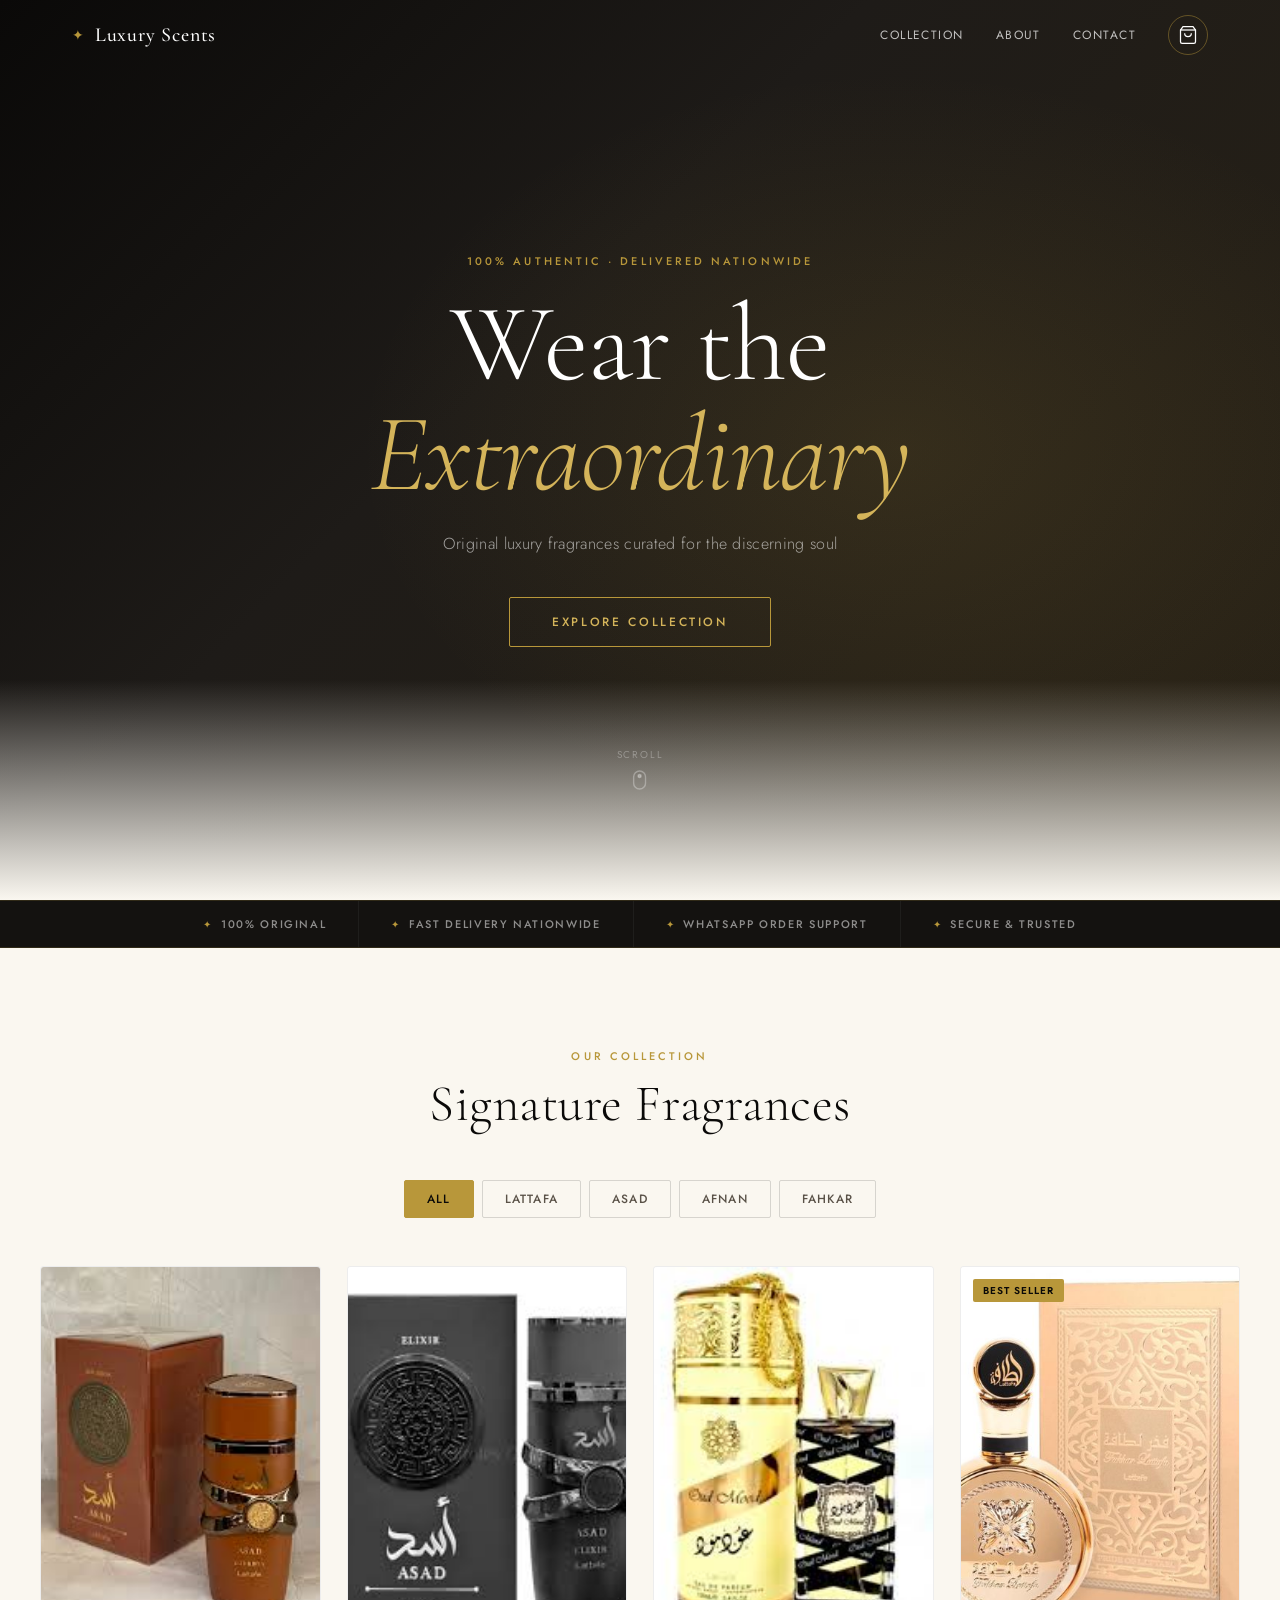
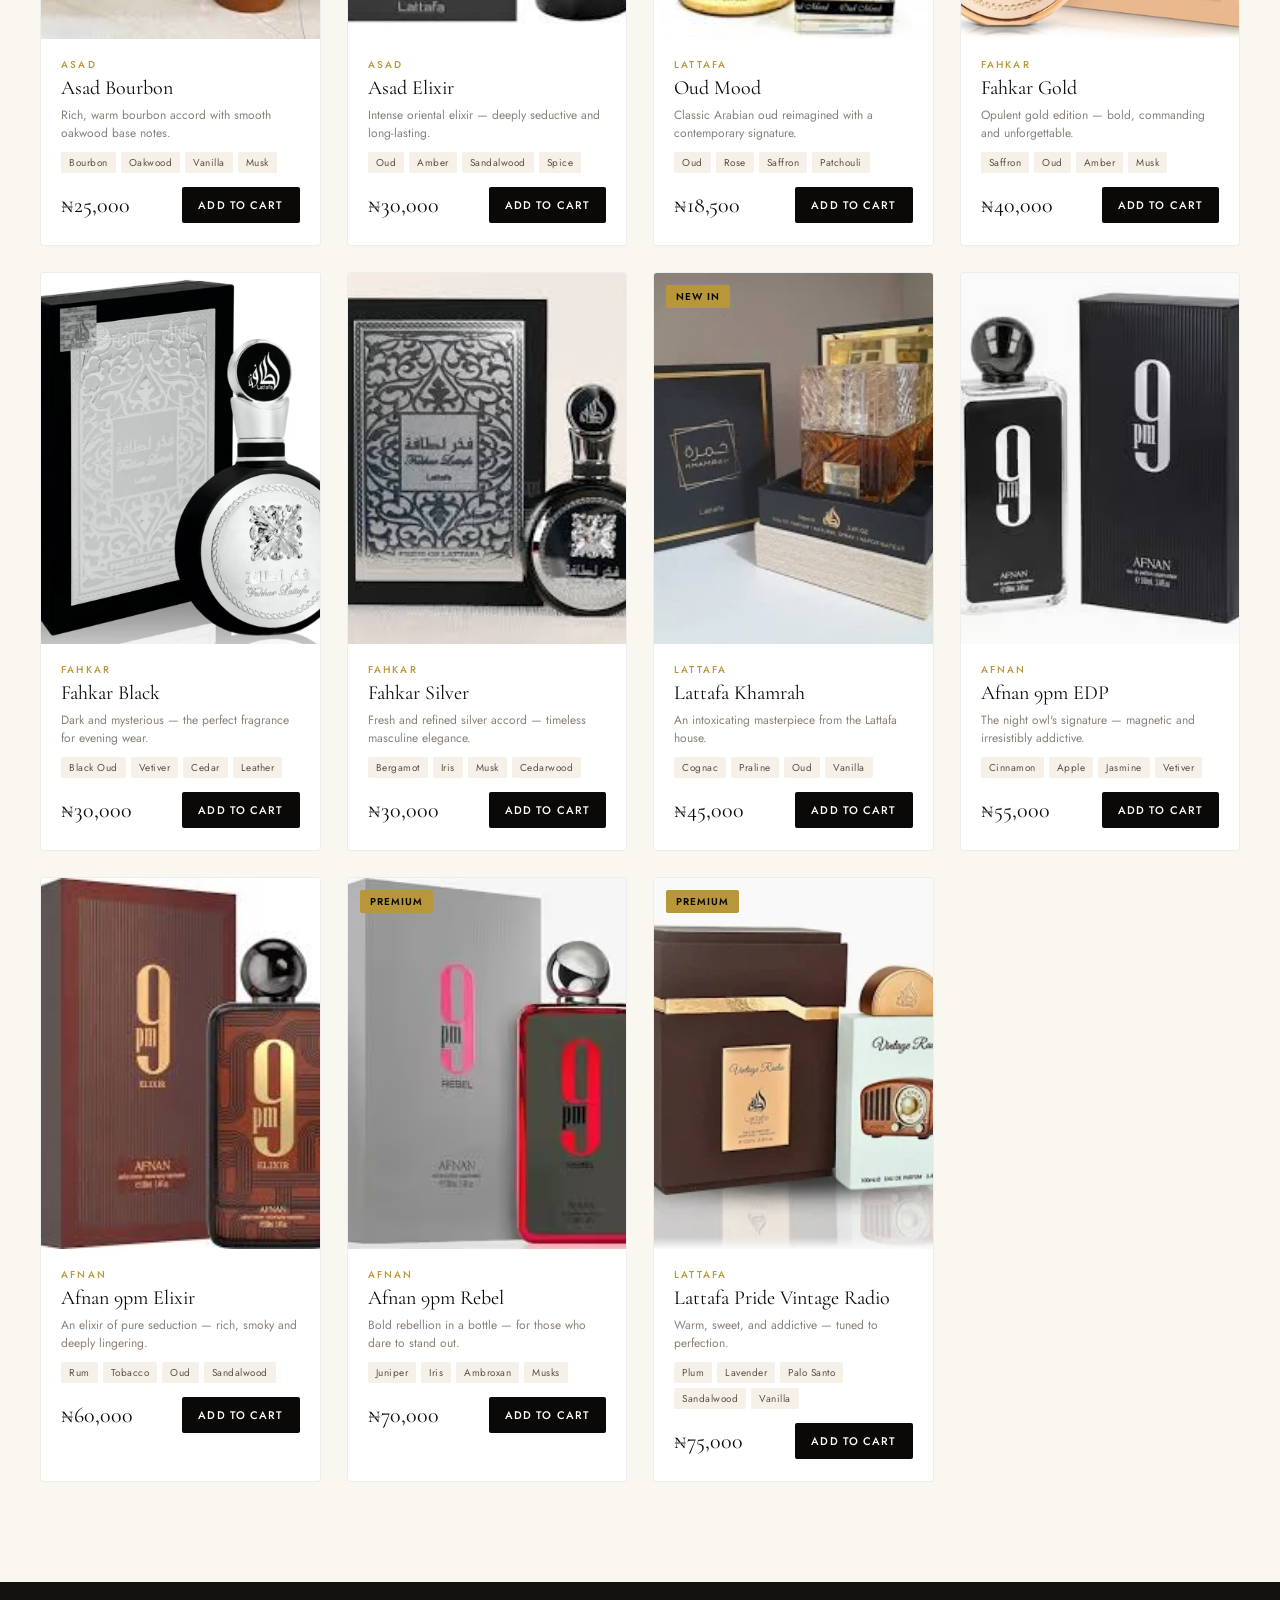
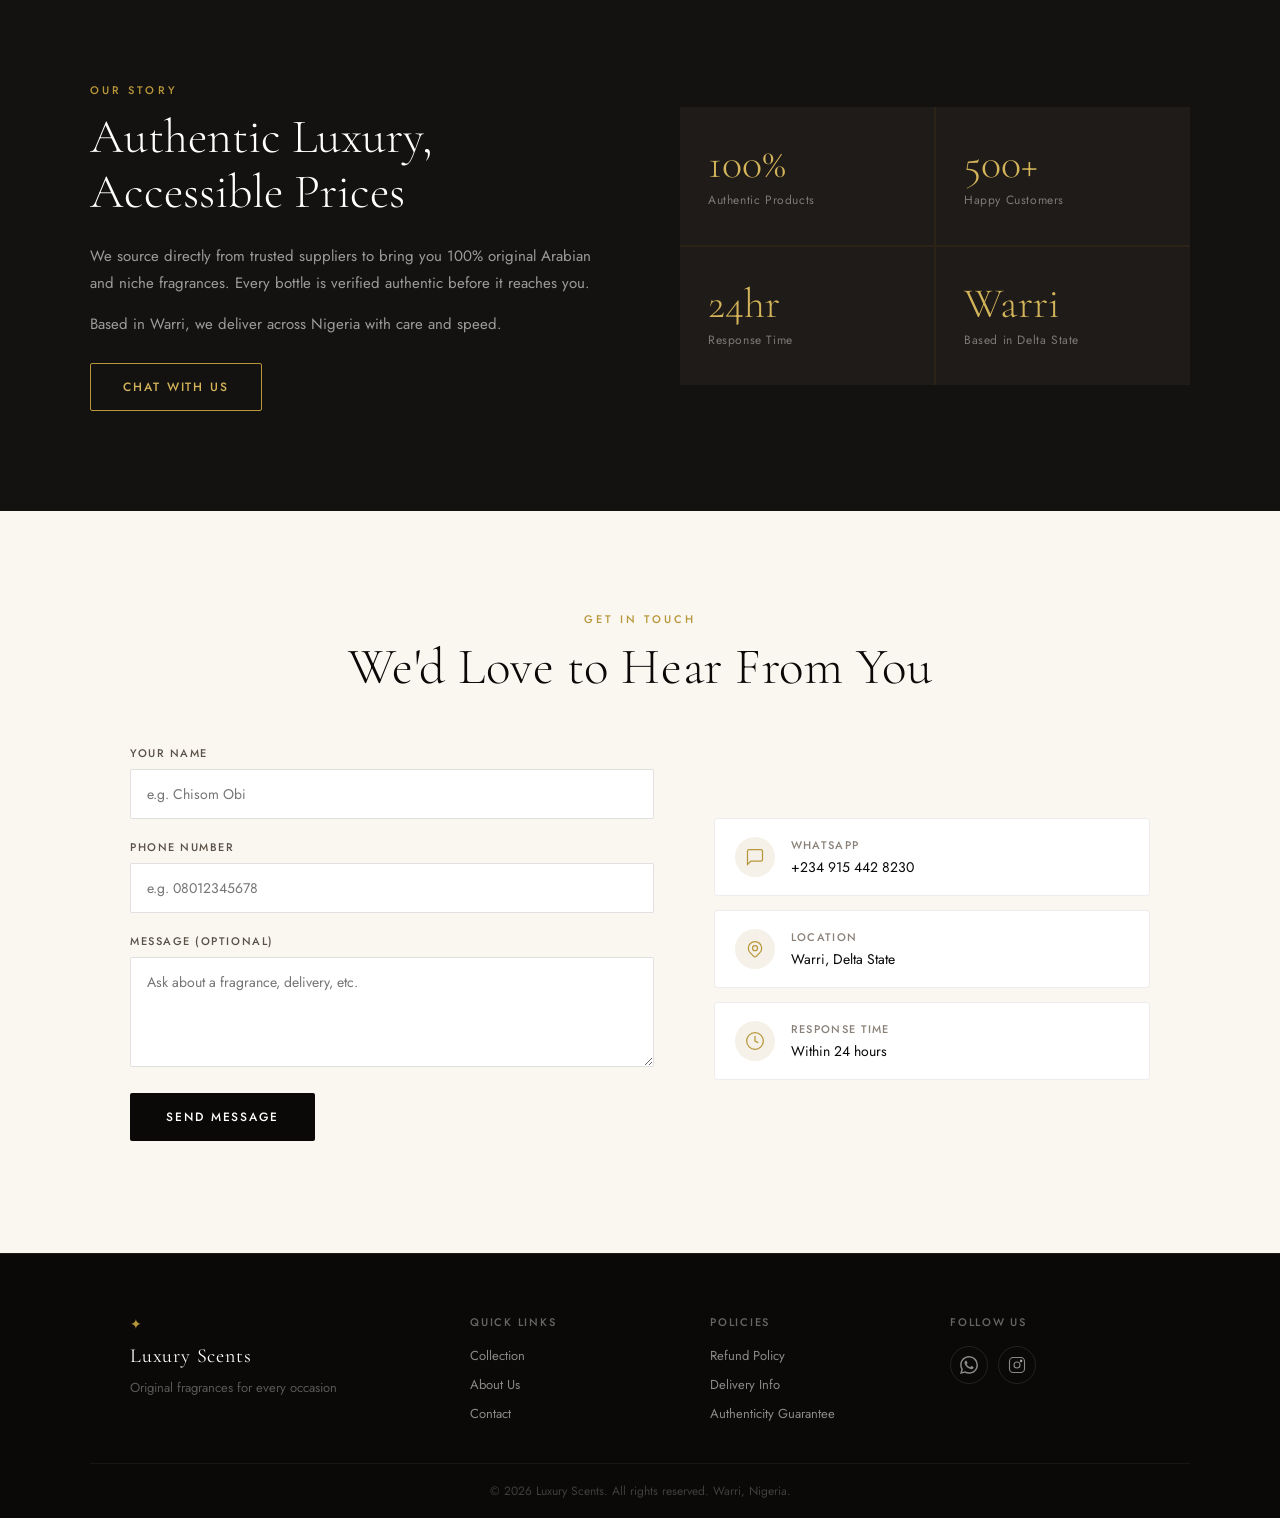
==== commit 1bf3b52b: "commit" ====
--- a/index.html
+++ b/index.html
@@ -122,7 +122,7 @@
         <p class="section-eyebrow">Our Story</p>
         <h2 class="about-title">Authentic Luxury,<br>Accessible Prices</h2>
         <p class="about-body">We source directly from trusted suppliers to bring you 100% original Arabian and niche fragrances. Every bottle is verified authentic before it reaches you.</p>
-        <p class="about-body">Based in Port Harcourt, we deliver across Nigeria with care and speed.</p>
+        <p class="about-body">Based in Warri, we deliver across Nigeria with care and speed.</p>
         <a href="https://wa.me/2349154428230" target="_blank" class="about-cta">Chat With Us</a>
       </div>
       <div class="about-stats">
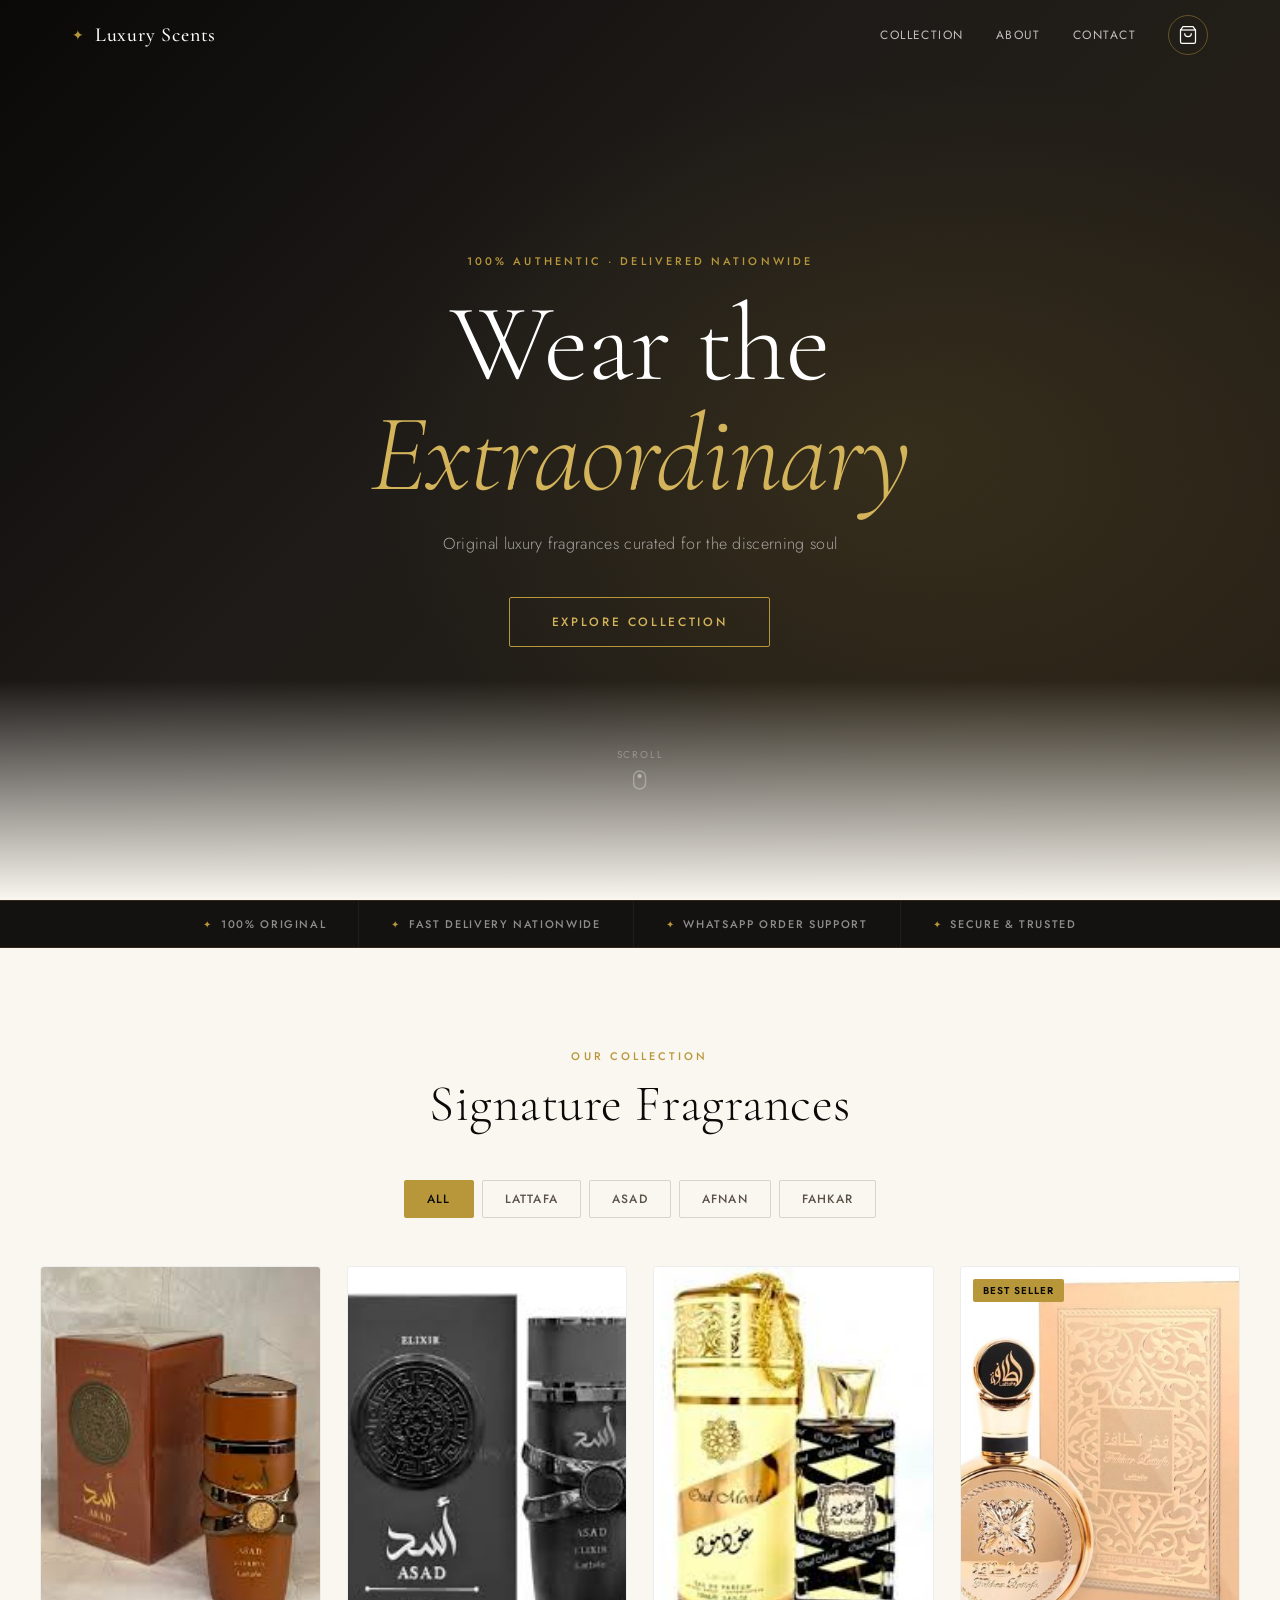
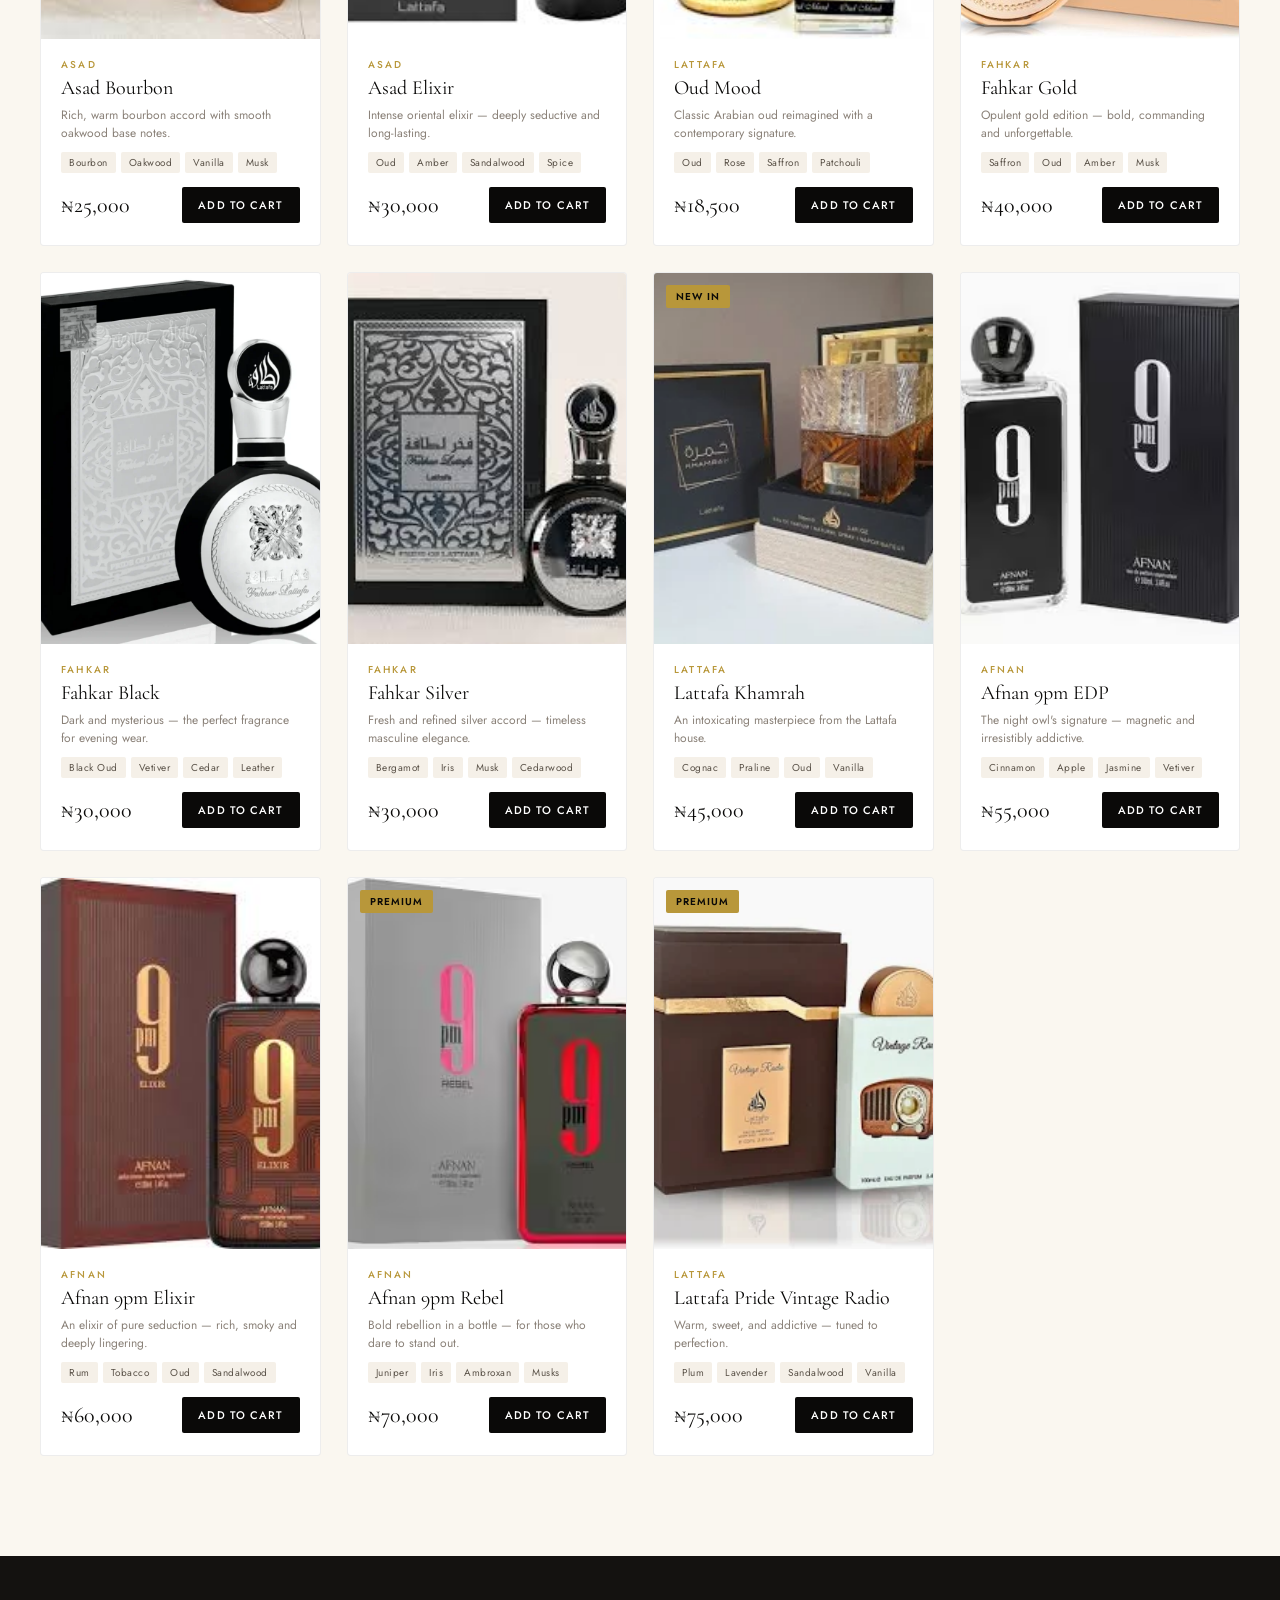
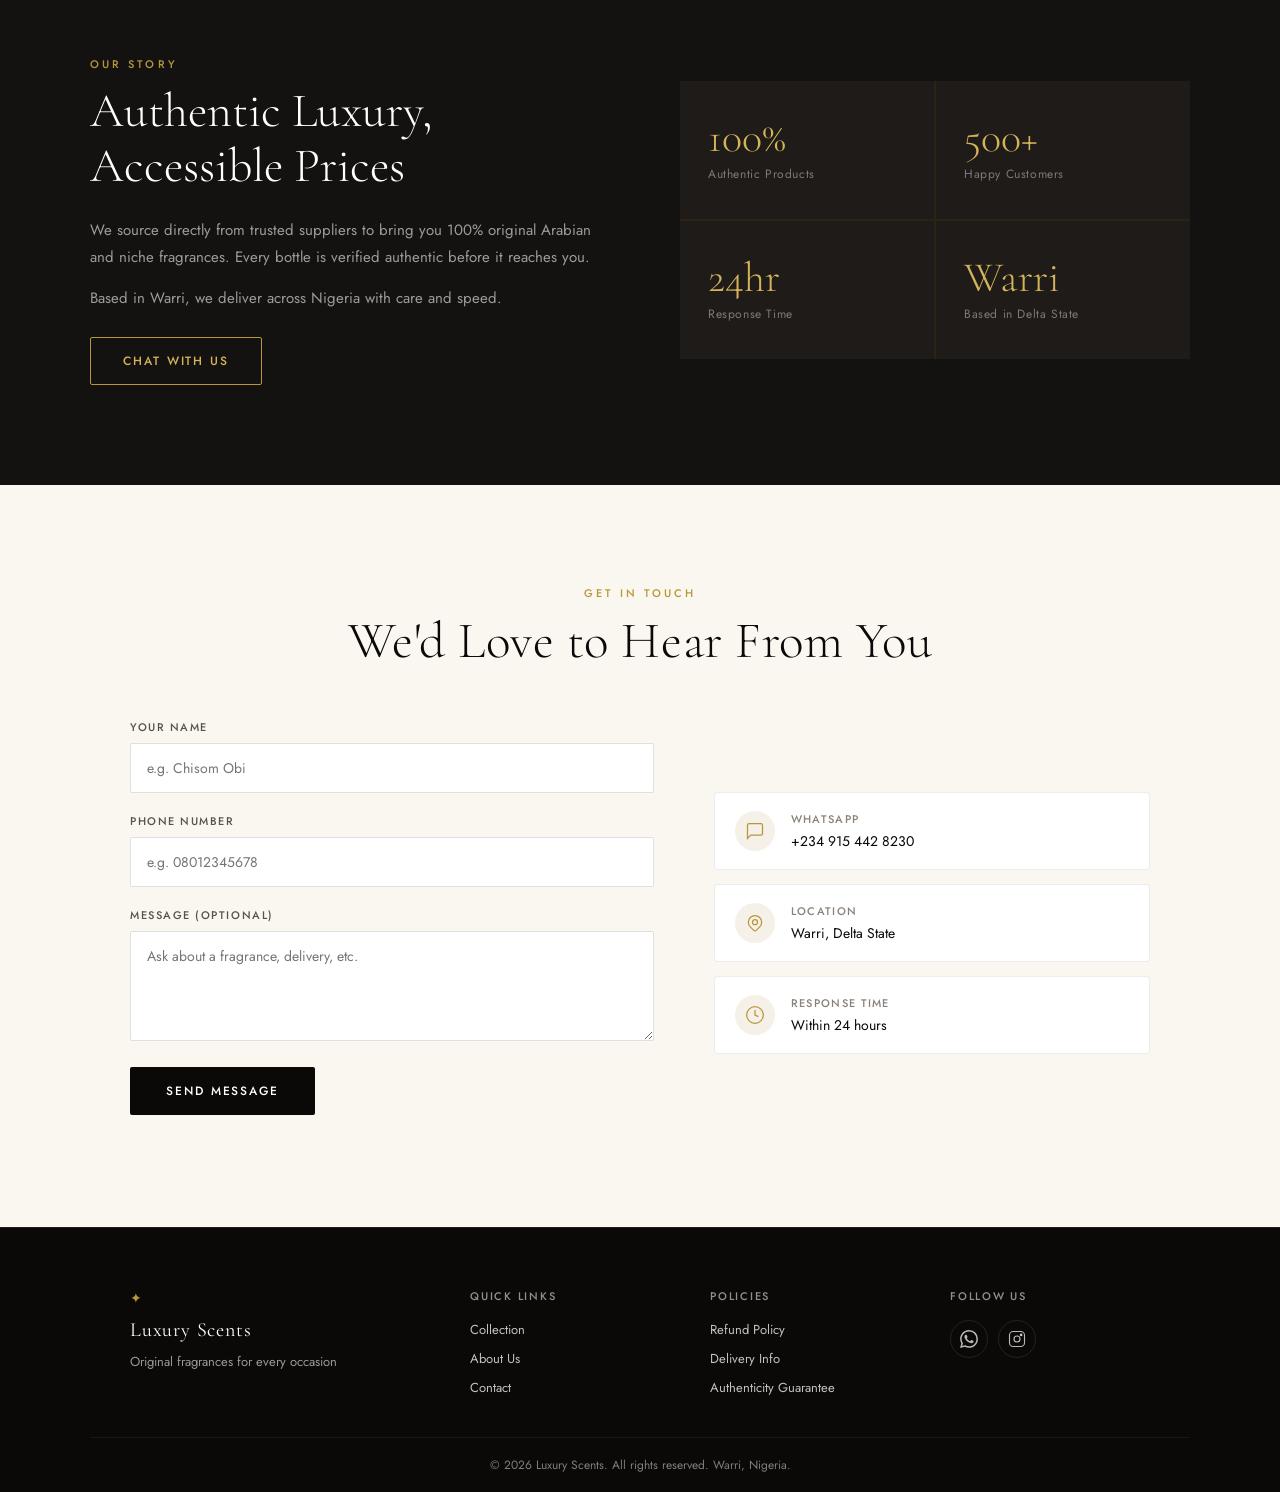
==== commit 5615a029: "commit" ====
--- a/index.html
+++ b/index.html
@@ -15,7 +15,7 @@
 </head>
 <body>
 
-  <!-- ═══════════ NAVBAR ═══════════ -->
+  <!-- NAVBAR -->
   <header class="navbar" id="navbar">
     <div class="nav-inner">
       <a href="#" class="logo">
@@ -46,7 +46,7 @@
     </nav>
   </header>
 
-  <!-- ═══════════ CART DRAWER ═══════════ -->
+  <!-- CART DRAWER -->
   <div class="cart-overlay" id="cartOverlay" onclick="toggleCart()"></div>
   <aside class="cart-drawer" id="cartDrawer" aria-label="Shopping cart">
     <div class="cart-header">
@@ -73,7 +73,7 @@
     </div>
   </aside>
 
-  <!-- ═══════════ HERO ═══════════ -->
+  <!-- HERO -->
   <section class="hero" id="home">
     <div class="hero-bg"></div>
     <div class="hero-content">
@@ -91,7 +91,7 @@
     </div>
   </section>
 
-  <!-- ═══════════ TRUST BAR ═══════════ -->
+  <!-- TRUST BAR -->
   <div class="trust-bar">
     <div class="trust-item"><span class="trust-icon">✦</span> 100% Original</div>
     <div class="trust-item"><span class="trust-icon">✦</span> Fast Delivery Nationwide</div>
@@ -99,7 +99,7 @@
     <div class="trust-item"><span class="trust-icon">✦</span> Secure & Trusted</div>
   </div>
 
-  <!-- ═══════════ PRODUCTS ═══════════ -->
+  <!-- PRODUCTS -->
   <section class="products-section" id="products">
     <div class="section-header">
       <p class="section-eyebrow">Our Collection</p>
@@ -115,7 +115,7 @@
     <div class="products-grid" id="productsGrid"></div>
   </section>
 
-  <!-- ═══════════ ABOUT ═══════════ -->
+  <!-- ABOUT -->
   <section class="about-section" id="about">
     <div class="about-grid">
       <div class="about-text">
@@ -134,7 +134,7 @@
     </div>
   </section>
 
-  <!-- ═══════════ CONTACT ═══════════ -->
+  <!-- CONTACT -->
   <section class="contact-section" id="contact">
     <div class="section-header">
       <p class="section-eyebrow">Get In Touch</p>
@@ -189,7 +189,7 @@
     </div>
   </section>
 
-  <!-- ═══════════ FOOTER ═══════════ -->
+  <!-- FOOTER -->
   <footer class="footer">
     <div class="footer-inner">
       <div class="footer-brand">
@@ -226,7 +226,7 @@
     </div>
   </footer>
 
-  <!-- ═══════════ PRODUCT DETAIL MODAL ═══════════ -->
+  <!-- PRODUCT DETAIL MODAL -->
   <div class="modal-overlay" id="modalOverlay" onclick="closeProductModal()"></div>
   <div class="product-modal" id="productModal" role="dialog" aria-modal="true" aria-label="Product details">
     <button class="modal-close" onclick="closeProductModal()" aria-label="Close">✕</button>
--- a/style.css
+++ b/style.css
@@ -1,11 +1,11 @@
-/* ============================================================
+/* 
    LUXURY SCENTS — Main Stylesheet
    Shared across index.html and admin.html
    Aesthetic: Dark luxury, editorial gold
    Fonts: Cormorant Garamond (serif) + Jost (sans)
-   ============================================================ */
-
-/* ── TOKENS ─────────────────────────────────────────────── */
+    */
+
+/* TOKENS */
 :root {
   --gold:        #b8973a;
   --gold-light:  #d4b45a;
@@ -32,7 +32,7 @@
   --shadow-lg: 0 20px 60px rgba(0,0,0,0.30);
 }
 
-/* ── RESET ───────────────────────────────────────────────── */
+/* RESET */
 *, *::before, *::after { box-sizing: border-box; margin: 0; padding: 0; }
 html { scroll-behavior: smooth; }
 body {
@@ -46,14 +46,10 @@
 button { cursor: pointer; font-family: var(--sans); border: none; background: none; }
 input, textarea, select { font-family: var(--sans); }
 
-/* ── LOGO MARK ───────────────────────────────────────────── */
+/* LOGO MARK */
 .logo-mark { color: var(--gold); font-size: 14px; }
 
-/* ══════════════════════════════════════════════════════════
-   STOREFRONT STYLES  (index.html)
-══════════════════════════════════════════════════════════ */
-
-/* ── NAVBAR ──────────────────────────────────────────────── */
+/* NAVBAR */
 .navbar {
   position: fixed;
   top: 0; left: 0; right: 0;
@@ -174,7 +170,7 @@
 }
 .mobile-nav a:hover { color: var(--gold-light); }
 
-/* ── CART DRAWER ─────────────────────────────────────────── */
+/* CART DRAWER */
 .cart-overlay {
   position: fixed; inset: 0;
   background: rgba(0,0,0,0.6);
@@ -322,7 +318,7 @@
 .checkout-btn:active { transform: translateY(0); }
 .checkout-btn.added  { background: var(--success); color: var(--white); }
 
-/* ── HERO ────────────────────────────────────────────────── */
+/* HERO */
 .hero {
   min-height: 100vh;
   position: relative;
@@ -432,7 +428,7 @@
 }
 .scroll-dot { animation: scrollBounce 2.2s 1s ease-in-out infinite; }
 
-/* ── TRUST BAR ───────────────────────────────────────────── */
+/* TRUST BAR */
 .trust-bar {
   background: var(--dark);
   border-top: 1px solid rgba(184,151,58,0.18);
@@ -456,7 +452,7 @@
 .trust-item:last-child { border-right: none; }
 .trust-icon { color: var(--gold); font-size: 10px; }
 
-/* ── PRODUCTS ────────────────────────────────────────────── */
+/* PRODUCTS */
 .products-section {
   padding: 100px 40px;
   max-width: 1280px;
@@ -650,7 +646,7 @@
 .add-to-cart-btn:hover  { background: var(--gold); color: var(--black); transform: translateY(-1px); }
 .add-to-cart-btn.added  { background: var(--success); color: var(--white); }
 
-/* ── PRODUCT MODAL ───────────────────────────────────────── */
+/* PRODUCT MODAL */
 .modal-overlay {
   position: fixed; inset: 0;
   background: rgba(0,0,0,0.72);
@@ -841,6 +837,13 @@
   flex-direction: column;
   gap: 10px;
 }
+/* Modal "Add to Cart" */
+.modal-actions .checkout-btn {
+  background: var(--black);
+  color: var(--white);
+}
+.modal-actions .checkout-btn:hover  { background: var(--gold); color: var(--black); }
+.modal-actions .checkout-btn.added  { background: var(--success); color: var(--white); }
 .modal-wa-btn {
   display: flex;
   align-items: center;
@@ -869,7 +872,7 @@
   letter-spacing: 0.04em;
 }
 
-/* ── ABOUT ───────────────────────────────────────────────── */
+/* ABOUT */
 .about-section {
   background: var(--dark);
   padding: 100px 40px;
@@ -939,7 +942,7 @@
   letter-spacing: 0.05em;
 }
 
-/* ── CONTACT ─────────────────────────────────────────────── */
+/* CONTACT */
 .contact-section {
   padding: 100px 40px;
   max-width: 1100px;
@@ -1025,7 +1028,7 @@
 .contact-value { font-size: 14px; color: var(--black); display: block; }
 a.contact-value:hover { color: var(--gold); }
 
-/* ── FOOTER ──────────────────────────────────────────────── */
+/* FOOTER */
 .footer {
   background: var(--black);
   border-top: 1px solid rgba(184,151,58,0.14);
@@ -1047,19 +1050,19 @@
   letter-spacing: 0.04em;
   margin-top: 4px;
 }
-.footer-tagline { font-size: 13px; color: rgba(255,255,255,0.32); line-height: 1.55; margin-top: 4px; }
+.footer-tagline { font-size: 13px; color: rgba(255,255,255,0.58); line-height: 1.55; margin-top: 4px; }
 .footer-links { display: flex; flex-direction: column; gap: 10px; }
 .footer-col-title {
   font-size: 11px;
   font-weight: 500;
   letter-spacing: 0.16em;
   text-transform: uppercase;
-  color: rgba(255,255,255,0.38);
+  color: rgba(255,255,255,0.55);
   margin-bottom: 6px;
 }
 .footer-links a {
   font-size: 13px;
-  color: rgba(255,255,255,0.52);
+  color: rgba(255,255,255,0.75);
   transition: color var(--transition);
 }
 .footer-links a:hover { color: var(--gold-light); }
@@ -1072,7 +1075,7 @@
   display: flex;
   align-items: center;
   justify-content: center;
-  color: rgba(255,255,255,0.52);
+  color: rgba(255,255,255,0.72);
   transition: border-color var(--transition), color var(--transition), background var(--transition);
 }
 .social-btn:hover { border-color: var(--gold); color: var(--gold); background: rgba(184,151,58,0.08); }
@@ -1083,11 +1086,9 @@
   max-width: 1100px;
   margin: 0 auto;
 }
-.footer-bottom p { font-size: 12px; color: rgba(255,255,255,0.22); }
-
-/* ══════════════════════════════════════════════════════════
-   RESPONSIVE
-══════════════════════════════════════════════════════════ */
+.footer-bottom p { font-size: 12px; color: rgba(255,255,255,0.48); }
+
+/* RESPONSIVE */
 @media (max-width: 900px) {
   .about-grid      { grid-template-columns: 1fr; gap: 50px; }
   .contact-grid    { grid-template-columns: 1fr; }
@@ -1100,18 +1101,118 @@
 }
 
 @media (max-width: 680px) {
-  .nav-links       { display: none; }
-  .hamburger       { display: flex; }
-  .nav-inner       { padding: 0 20px; }
-  .products-section { padding: 70px 20px; }
-  .about-section   { padding: 70px 20px; }
-  .contact-section { padding: 70px 20px; }
-  .footer-inner    { grid-template-columns: 1fr; padding: 40px 24px 24px; gap: 28px; }
-  .footer-bottom   { padding: 16px 24px; }
-  .trust-bar       { justify-content: flex-start; overflow-x: auto; flex-wrap: nowrap; }
-  .trust-item      { white-space: nowrap; padding: 13px 20px; }
-  .about-stats     { grid-template-columns: 1fr 1fr; }
-  .products-grid   { grid-template-columns: repeat(auto-fill, minmax(160px, 1fr)); gap: 14px; }
+  /* ── Navbar: logo left, cart + hamburger flush right ── */
+  .nav-links  { display: none; }
+  .hamburger  { display: flex; }
+  .nav-inner  {
+    padding: 0 16px;
+    justify-content: space-between;
+    gap: 0;
+  }
+  .logo       { flex: 1; }
+  .cart-btn   { margin-left: 0; }
+  .hamburger  { margin-left: 10px; }
+
+  /* ── Product card: stack price above button ── */
+  .product-footer {
+    flex-direction: column;
+    align-items: flex-start;
+    gap: 10px;
+  }
+  .add-to-cart-btn {
+    width: 100%;
+    justify-content: center;
+  }
+
+  /* ── Footer: brighter text colours ── */
+  .footer-tagline   { color: rgba(255,255,255,0.62); }
+  .footer-col-title { color: rgba(255,255,255,0.60); }
+  .footer-links a   { color: rgba(255,255,255,0.78); }
+  .footer-bottom p  { color: rgba(255,255,255,0.48); }
+  .social-btn       { color: rgba(255,255,255,0.75); }
+
+  /* ── Sections ── */
+  .products-section  { padding: 70px 20px; }
+  .about-section     { padding: 70px 20px; }
+  .contact-section   { padding: 70px 20px; }
+  .footer-inner      { grid-template-columns: 1fr; padding: 40px 24px 24px; gap: 28px; }
+  .footer-bottom     { padding: 16px 24px; }
+  .trust-bar         { justify-content: flex-start; overflow-x: auto; flex-wrap: nowrap; }
+  .trust-item        { white-space: nowrap; padding: 13px 20px; }
+  .about-stats       { grid-template-columns: 1fr 1fr; }
+  .products-grid     { grid-template-columns: repeat(auto-fill, minmax(155px, 1fr)); gap: 14px; }
+  .hero-scroll-hint  { display: none; }
+  .modal-thumbs .modal-thumb { width: 48px; height: 48px; }
+}
+
+/* ══════════════════════════════════════════════════════════
+   IPHONE LANDSCAPE  (large iPhones rotated sideways)
+   Targets phones in landscape that slip past the 680px
+   portrait breakpoint — iPhone 12/13/14/15/16 Pro Max etc.
+   Width range: 681px–932px + must be a short screen (phone)
+══════════════════════════════════════════════════════════ */
+@media (min-width: 681px) and (max-width: 932px) and (orientation: landscape) and (max-height: 500px) {
+
+  /* ── Navbar: same mobile treatment ── */
+  .nav-links  { display: none; }
+  .hamburger  { display: flex; }
+  .nav-inner  {
+    padding: 0 16px;
+    justify-content: space-between;
+    gap: 0;
+  }
+  .logo     { flex: 1; }
+  .cart-btn { margin-left: 0; }
+  .hamburger { margin-left: 10px; }
+
+  /* ── Hero: shorter height in landscape ── */
+  .hero          { min-height: 100svh; }
+  .hero-title    { font-size: clamp(42px, 8vw, 70px); }
+  .hero-sub      { font-size: 14px; margin-bottom: 28px; }
   .hero-scroll-hint { display: none; }
-  .modal-thumbs .modal-thumb { width: 48px; height: 48px; }
-}
+
+  /* ── Products: tighter 3-column grid ── */
+  .products-section { padding: 60px 20px; }
+  .products-grid    {
+    grid-template-columns: repeat(auto-fill, minmax(180px, 1fr));
+    gap: 16px;
+  }
+
+  /* ── Product card: stack price above button (same as portrait) ── */
+  .product-footer {
+    flex-direction: column;
+    align-items: flex-start;
+    gap: 10px;
+  }
+  .add-to-cart-btn {
+    width: 100%;
+    justify-content: center;
+  }
+
+  /* ── Product modal: side-by-side but compressed ── */
+  .modal-inner   { grid-template-columns: 1fr 1fr; max-height: 95vh; }
+  .modal-gallery { position: sticky; top: 0; padding: 16px 16px 0; }
+  .modal-details { padding: 20px 20px 24px; gap: 10px; }
+  .modal-name    { font-size: 22px; }
+  .modal-price   { font-size: 22px; }
+  .modal-thumbs .modal-thumb { width: 44px; height: 44px; }
+
+  /* ── About ── */
+  .about-section { padding: 60px 24px; }
+  .about-grid    { grid-template-columns: 1fr; gap: 36px; }
+  .about-stats   { grid-template-columns: repeat(4, 1fr); }
+  .stat          { padding: 20px 16px; }
+  .stat-num      { font-size: 30px; }
+
+  /* ── Contact ── */
+  .contact-section { padding: 60px 24px; }
+  .contact-grid    { grid-template-columns: 1fr 1fr; gap: 28px; }
+
+  /* ── Footer ── */
+  .footer-inner  { grid-template-columns: 1fr 1fr; padding: 36px 24px 24px; gap: 24px; }
+  .footer-bottom { padding: 14px 24px; }
+
+  /* Trust bar */
+  .trust-bar  { overflow-x: auto; flex-wrap: nowrap; justify-content: flex-start; }
+  .trust-item { white-space: nowrap; padding: 12px 18px; }
+}
